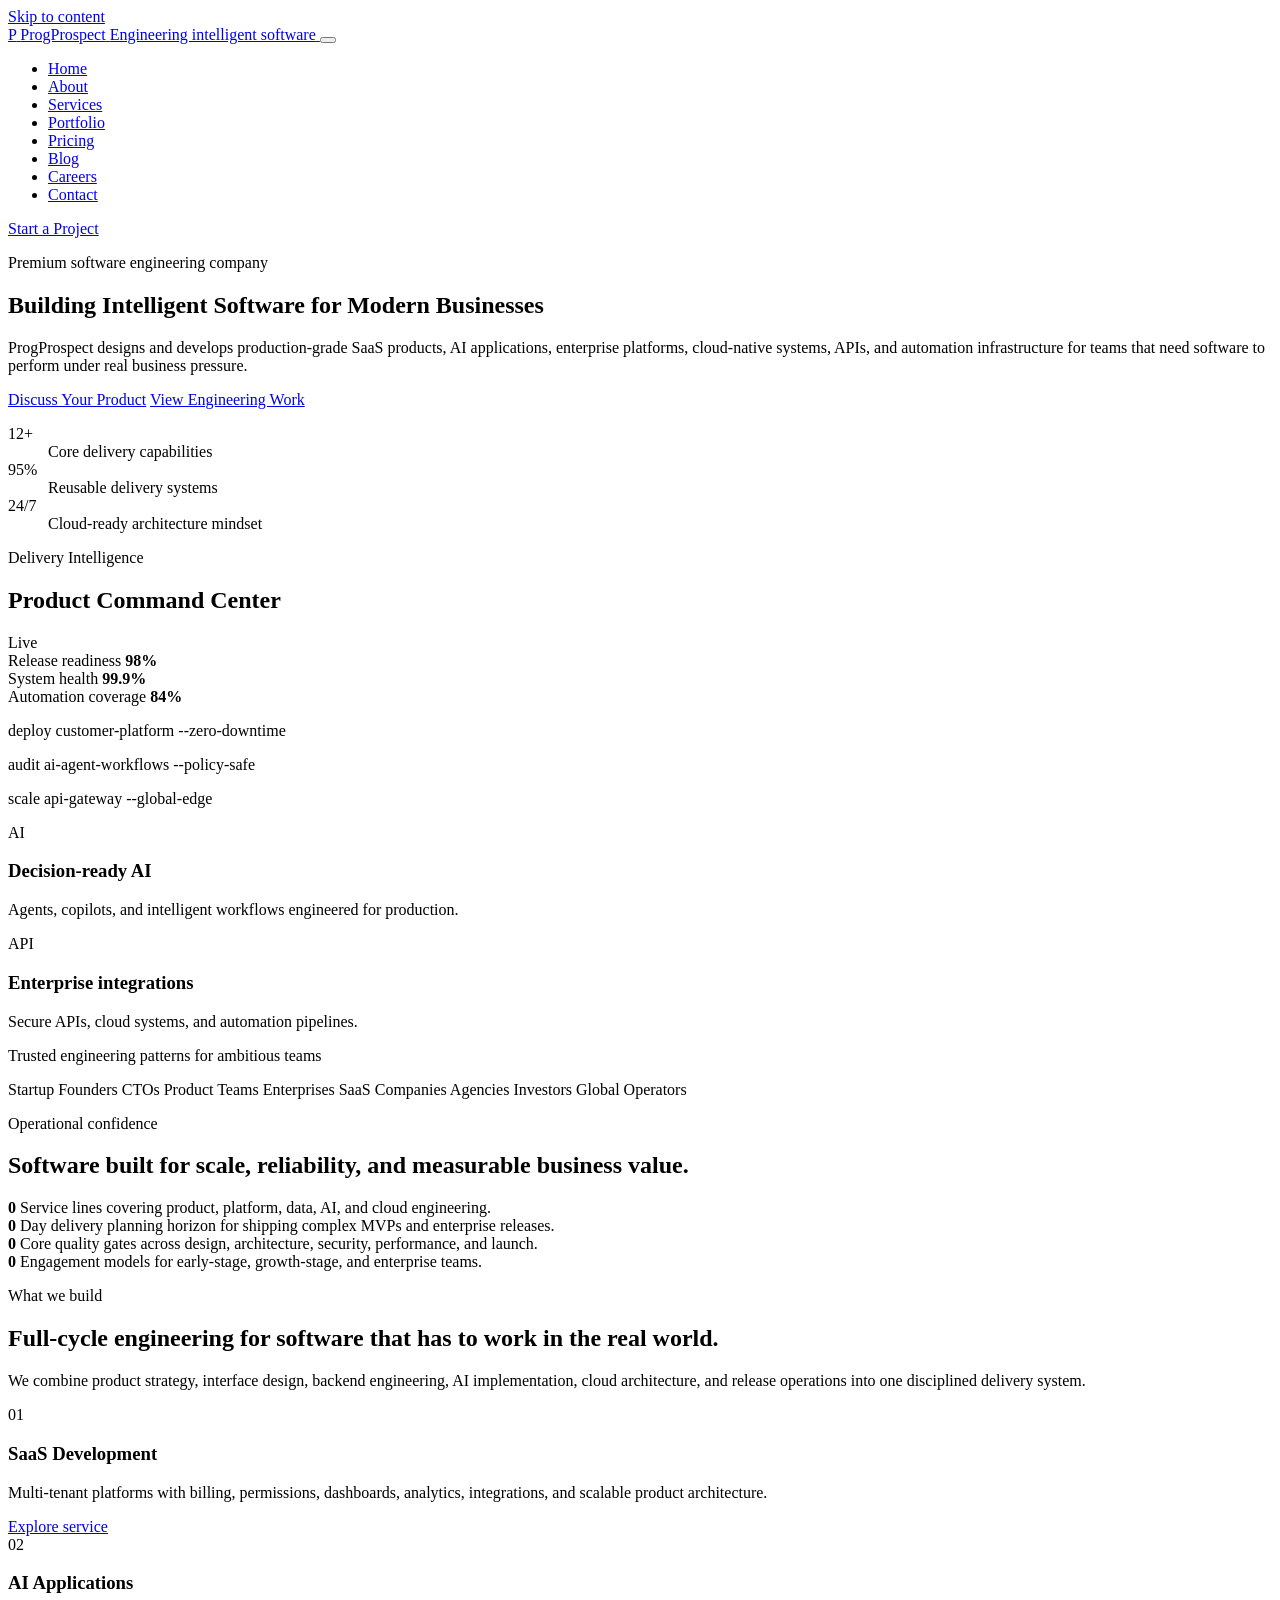
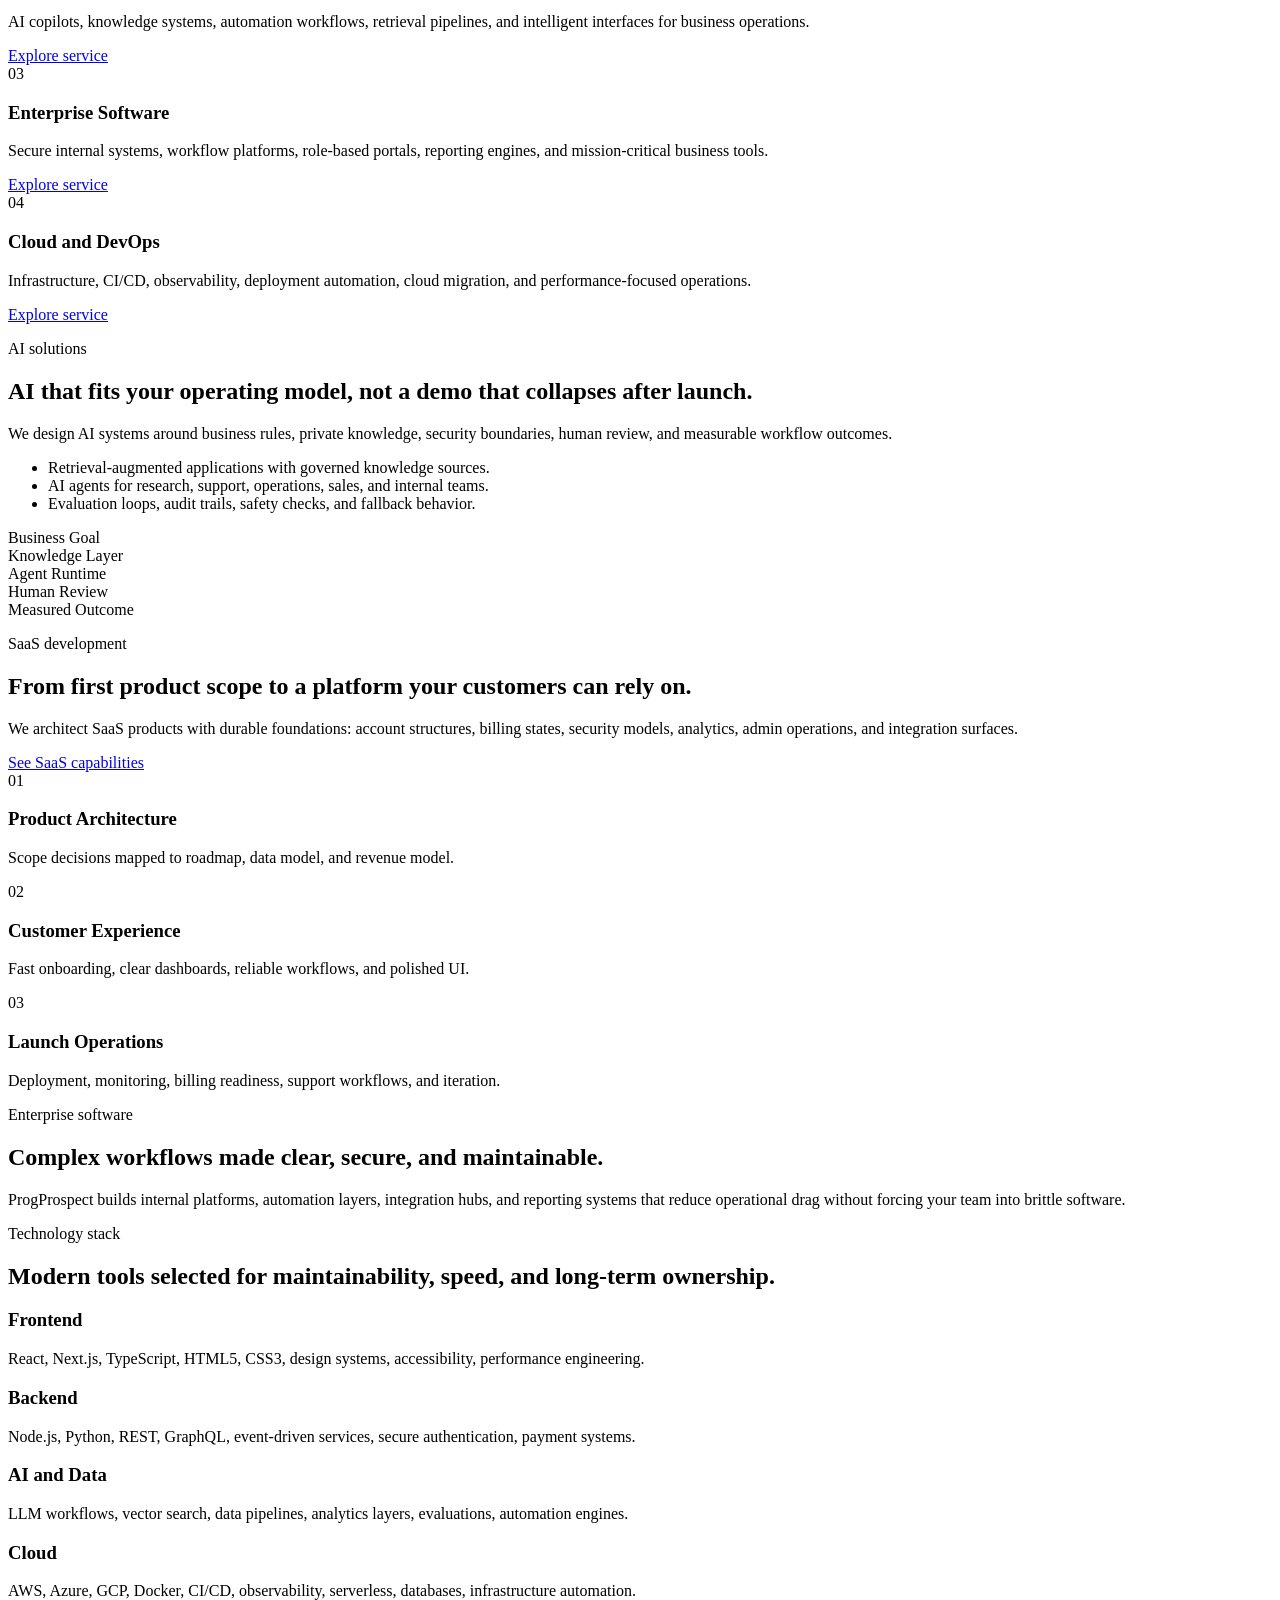
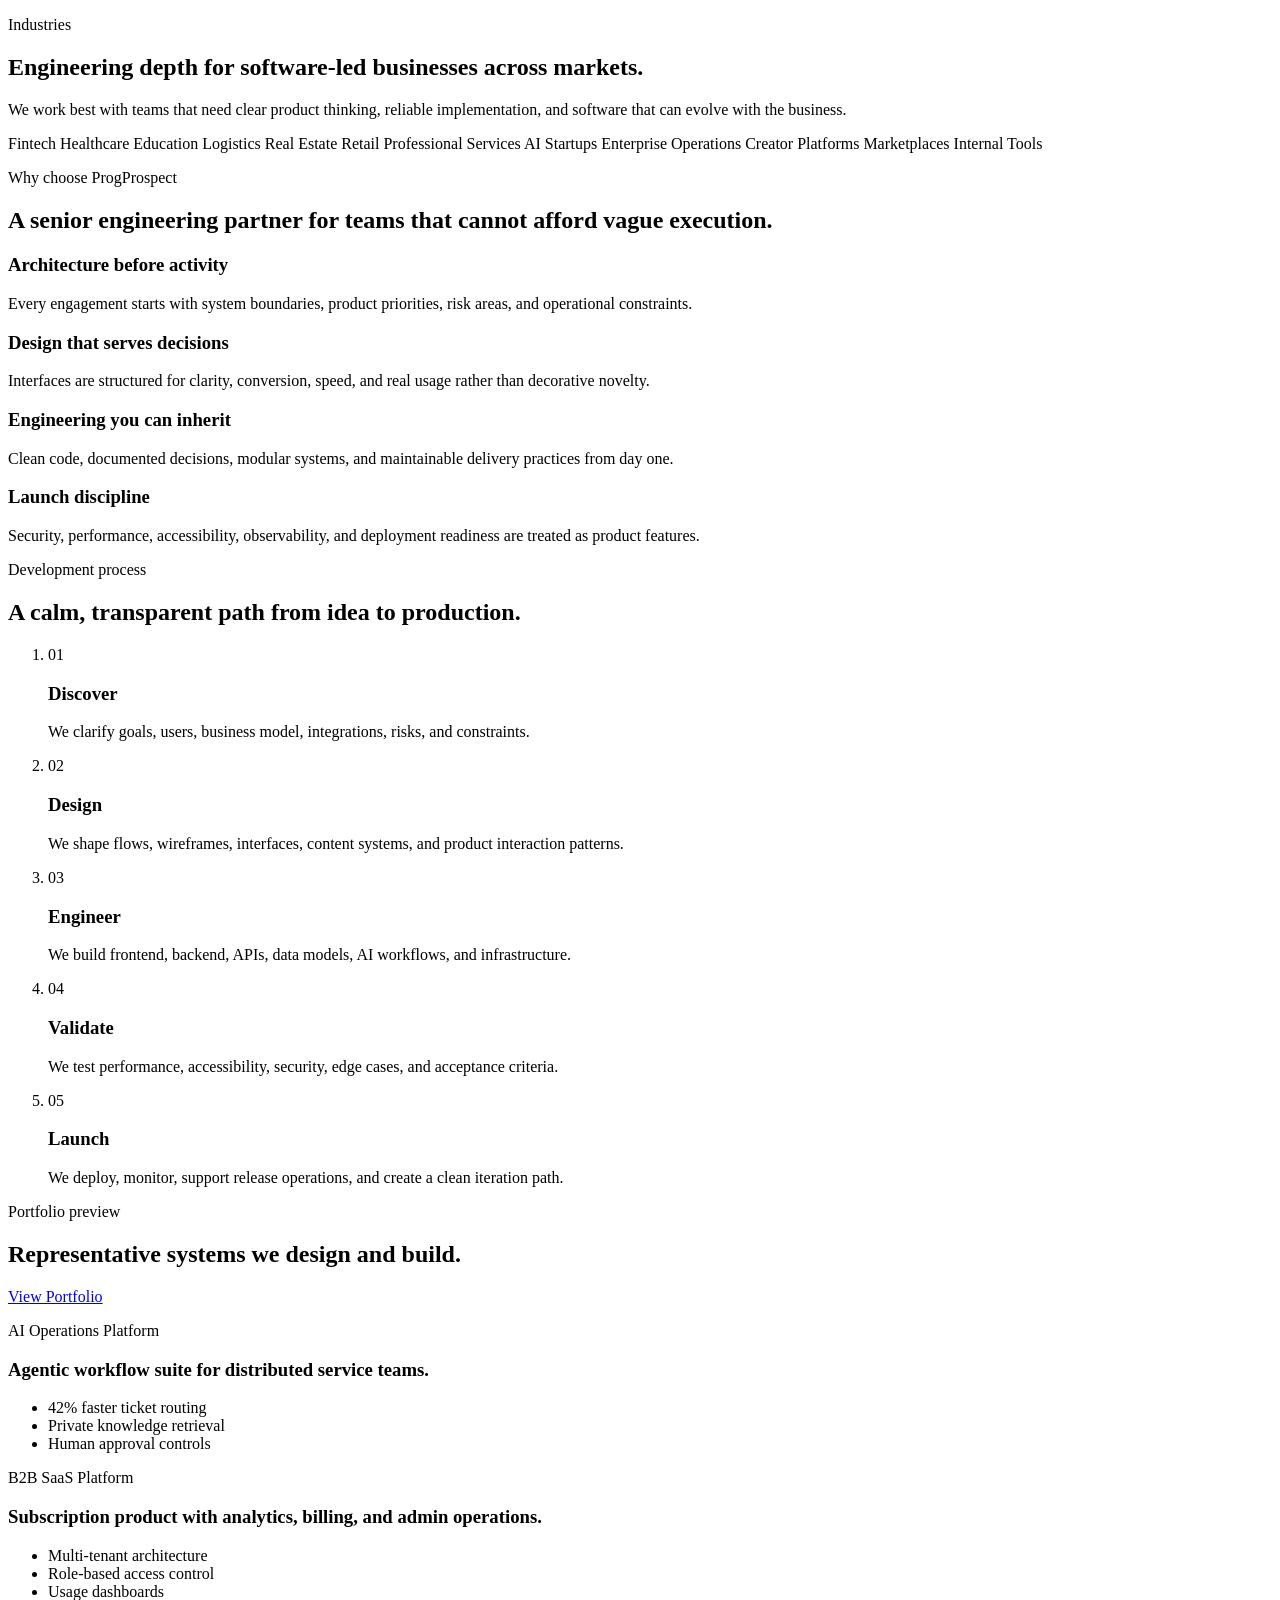
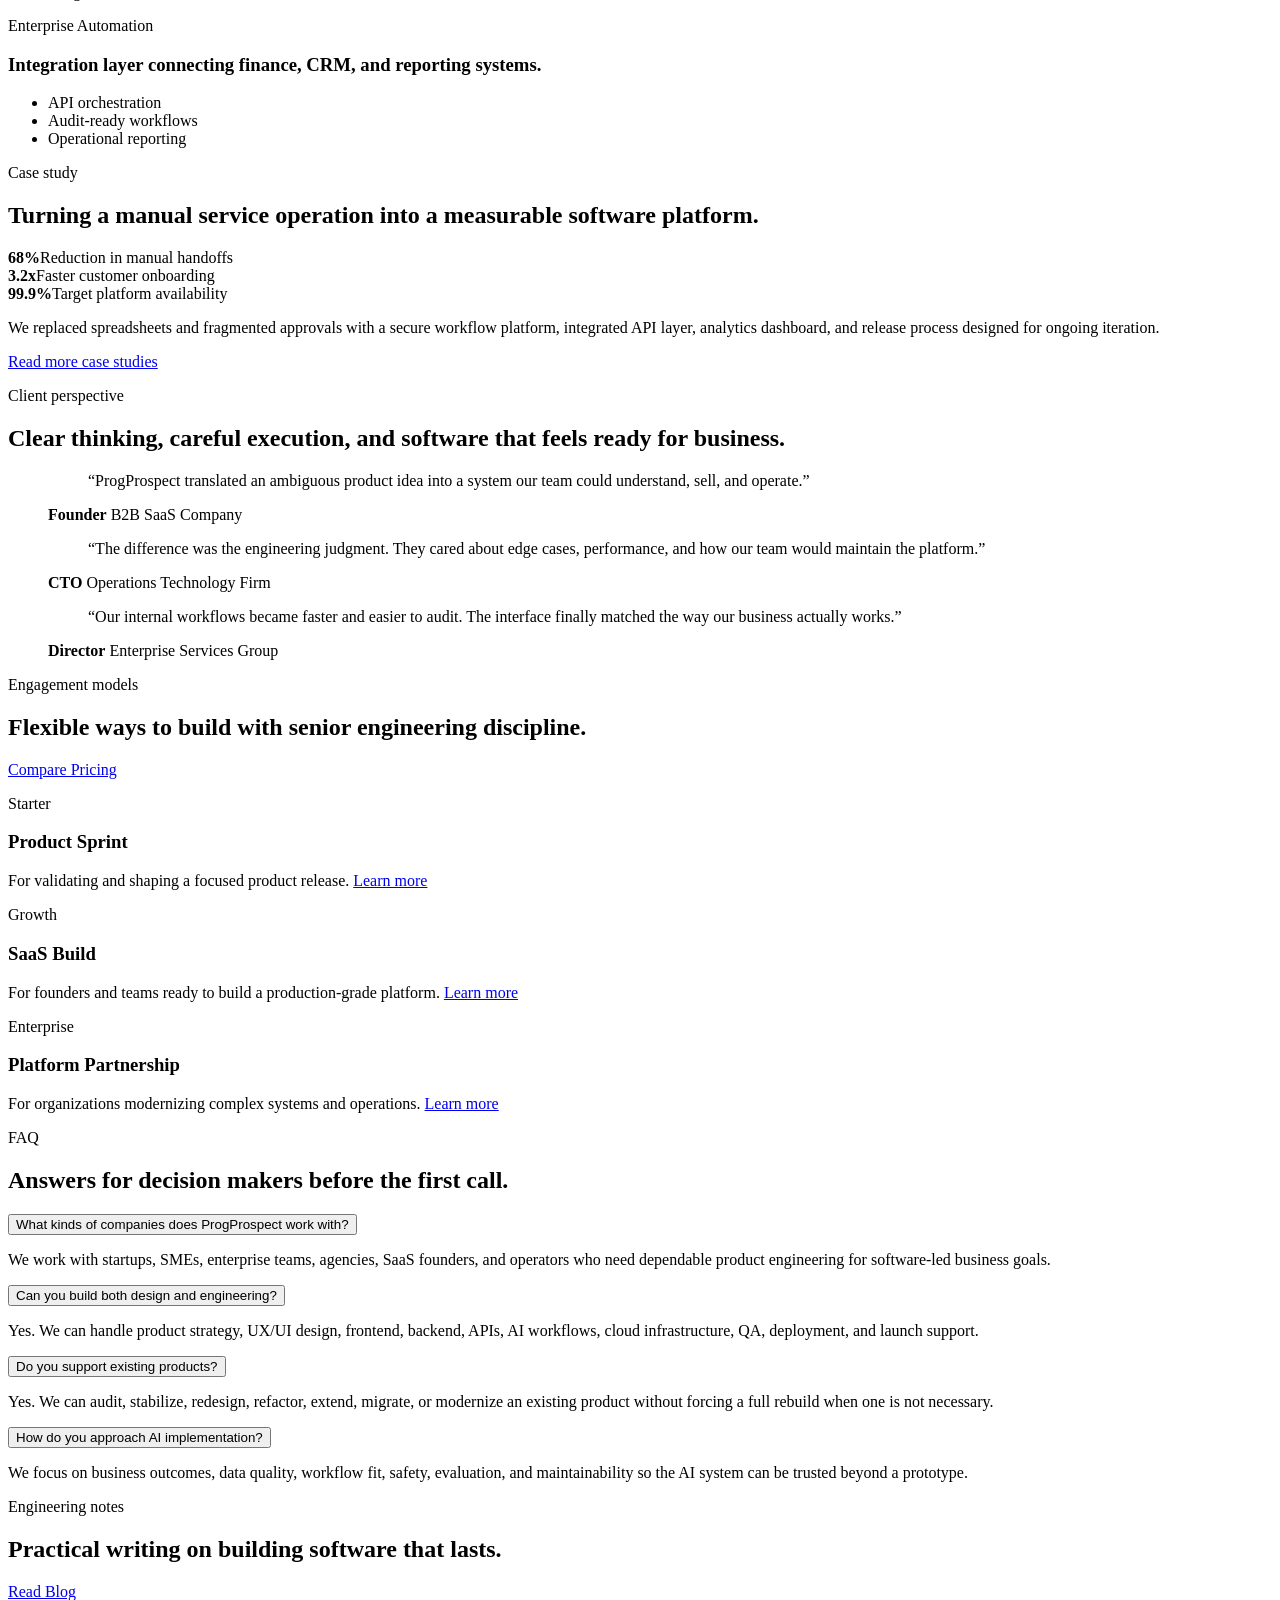
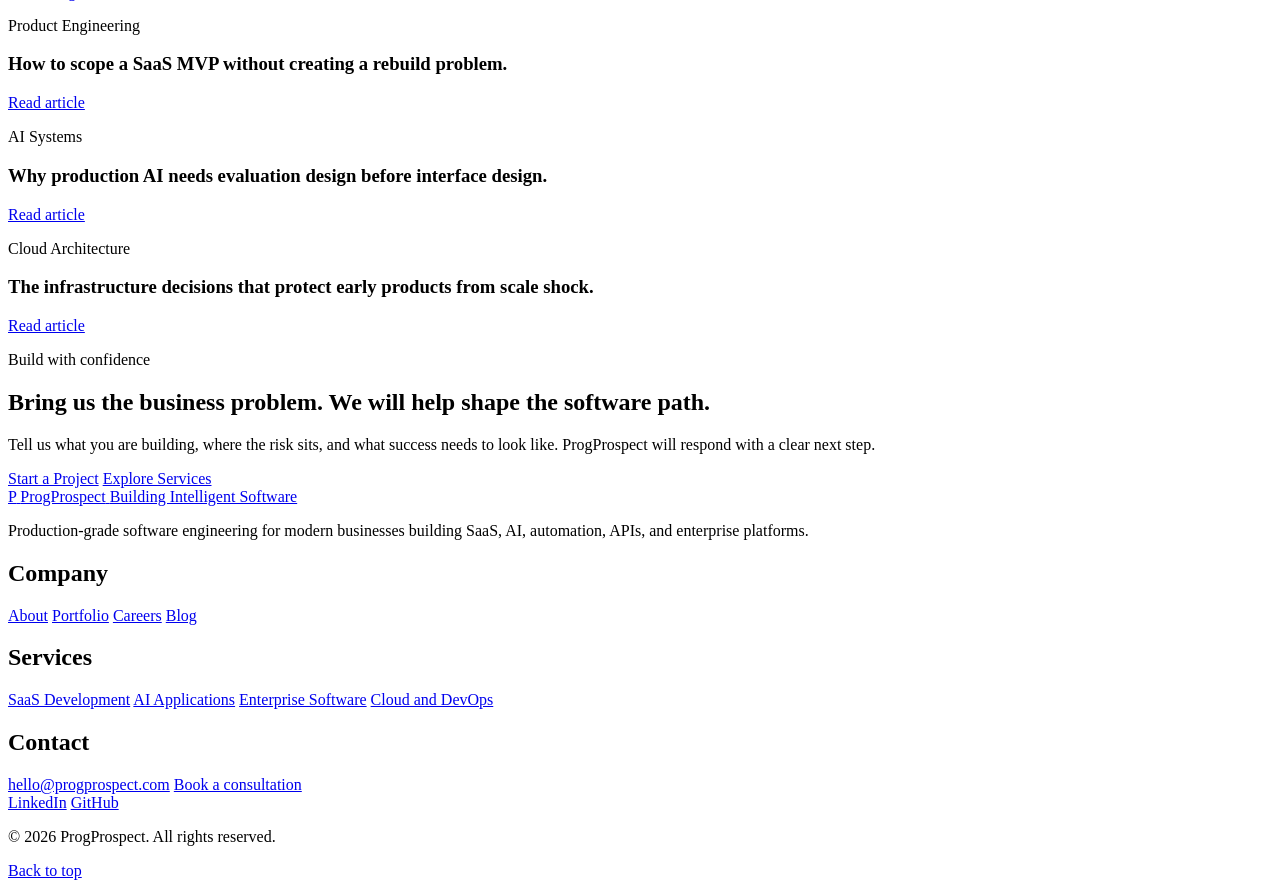
==== index.html @ 233ad32c "saas pages uploaded" ====
<!DOCTYPE html>
<html lang="en">
<head>
  <meta charset="UTF-8">
  <meta name="viewport" content="width=device-width, initial-scale=1.0">
  <meta name="description" content="ProgProspect builds production-grade SaaS products, AI applications, enterprise platforms, APIs, automation systems, and cloud-native software for modern businesses worldwide.">
  <meta name="keywords" content="ProgProspect, SaaS development, AI applications, enterprise software, cloud engineering, automation platforms, API development, custom software company">
  <meta name="author" content="ProgProspect">
  <meta name="robots" content="index, follow">
  <meta name="theme-color" content="#050816">

  <meta property="og:type" content="website">
  <meta property="og:title" content="ProgProspect | Building Intelligent Software for Modern Businesses">
  <meta property="og:description" content="Premium software engineering for SaaS, AI applications, enterprise platforms, automation, APIs, and cloud-native systems.">
  <meta property="og:url" content="https://progprospect.com/">
  <meta property="og:image" content="https://progprospect.com/assets/images/progprospect-og.jpg">
  <meta property="og:site_name" content="ProgProspect">

  <meta name="twitter:card" content="summary_large_image">
  <meta name="twitter:title" content="ProgProspect | Intelligent Software Engineering">
  <meta name="twitter:description" content="We help startups, SMEs, and enterprises transform ambitious ideas into scalable production software.">
  <meta name="twitter:image" content="https://progprospect.com/assets/images/progprospect-og.jpg">

  <title>ProgProspect | Building Intelligent Software for Modern Businesses</title>

  <link rel="canonical" href="https://progprospect.com/">
  <link rel="icon" href="assets/icons/favicon.svg" type="image/svg+xml">
  <link rel="preconnect" href="https://fonts.googleapis.com">
  <link rel="preconnect" href="https://fonts.gstatic.com" crossorigin>
  <link href="https://fonts.googleapis.com/css2?family=Inter:wght@400;500;600;700;800;900&display=swap" rel="stylesheet">
  <link rel="stylesheet" href="css/style.css">
  <link rel="stylesheet" href="css/components.css">
  <link rel="stylesheet" href="css/animations.css">
  <link rel="stylesheet" href="css/responsive.css">

  <script type="application/ld+json">
    {
      "@context": "https://schema.org",
      "@type": "Organization",
      "name": "ProgProspect",
      "url": "https://progprospect.com/",
      "logo": "https://progprospect.com/assets/icons/favicon.svg",
      "description": "ProgProspect designs and develops production-grade SaaS products, AI-powered applications, enterprise software, cloud-native systems, automation platforms, APIs, and digital products for businesses worldwide.",
      "sameAs": [
        "https://www.linkedin.com/company/progprospect",
        "https://github.com/progprospect"
      ],
      "contactPoint": {
        "@type": "ContactPoint",
        "contactType": "Sales",
        "email": "hello@progprospect.com",
        "availableLanguage": ["English"]
      }
    }
  </script>
  <script type="application/ld+json">
    {
      "@context": "https://schema.org",
      "@type": "LocalBusiness",
      "name": "ProgProspect",
      "url": "https://progprospect.com/",
      "image": "https://progprospect.com/assets/images/progprospect-og.jpg",
      "description": "Premium software engineering company for SaaS, AI, automation, APIs, cloud, and enterprise platforms.",
      "address": {
        "@type": "PostalAddress",
        "addressCountry": "IN"
      },
      "email": "hello@progprospect.com"
    }
  </script>
</head>
<body>
  <a class="skip-link" href="#main">Skip to content</a>

  <div class="site-loader" aria-hidden="true">
    <div class="loader-mark">
      <span></span>
      <span></span>
      <span></span>
    </div>
  </div>

  <header class="site-header" data-header>
    <nav class="navbar container" aria-label="Primary navigation">
      <a class="brand" href="index.html" aria-label="ProgProspect home">
        <span class="brand-mark" aria-hidden="true">P</span>
        <span class="brand-copy">
          <span class="brand-name">ProgProspect</span>
          <span class="brand-line">Engineering intelligent software</span>
        </span>
      </a>

      <button class="nav-toggle" type="button" aria-expanded="false" aria-controls="primary-menu" aria-label="Open menu" data-nav-toggle>
        <span></span>
        <span></span>
      </button>

      <div class="nav-panel" id="primary-menu" data-nav-panel>
        <ul class="nav-links">
          <li><a class="active" href="index.html" aria-current="page">Home</a></li>
          <li><a href="about.html">About</a></li>
          <li><a href="services.html">Services</a></li>
          <li><a href="portfolio.html">Portfolio</a></li>
          <li><a href="pricing.html">Pricing</a></li>
          <li><a href="blog.html">Blog</a></li>
          <li><a href="careers.html">Careers</a></li>
          <li><a href="contact.html">Contact</a></li>
        </ul>
        <a class="btn btn-primary nav-cta" href="contact.html">Start a Project</a>
      </div>
    </nav>
  </header>

  <main id="main">
    <section class="hero section-shell" aria-labelledby="hero-title">
      <div class="hero-aurora" aria-hidden="true"></div>
      <div class="hero-grid container">
        <div class="hero-copy reveal">
          <p class="eyebrow">Premium software engineering company</p>
          <h1 id="hero-title">Building Intelligent Software for Modern Businesses</h1>
          <p class="hero-lede">
            ProgProspect designs and develops production-grade SaaS products, AI applications,
            enterprise platforms, cloud-native systems, APIs, and automation infrastructure for teams that need software to perform under real business pressure.
          </p>
          <div class="hero-actions" aria-label="Hero actions">
            <a class="btn btn-primary" href="contact.html">Discuss Your Product</a>
            <a class="btn btn-secondary" href="portfolio.html">View Engineering Work</a>
          </div>
          <dl class="hero-proof" aria-label="ProgProspect capabilities">
            <div>
              <dt>12+</dt>
              <dd>Core delivery capabilities</dd>
            </div>
            <div>
              <dt>95%</dt>
              <dd>Reusable delivery systems</dd>
            </div>
            <div>
              <dt>24/7</dt>
              <dd>Cloud-ready architecture mindset</dd>
            </div>
          </dl>
        </div>

        <div class="hero-visual reveal" data-parallax-scene aria-label="Software delivery command interface preview">
          <div class="dashboard-orbit dashboard-orbit-one" aria-hidden="true"></div>
          <div class="dashboard-orbit dashboard-orbit-two" aria-hidden="true"></div>
          <article class="hero-dashboard glass-panel" data-parallax-depth="0.08">
            <header class="dashboard-header">
              <div>
                <p>Delivery Intelligence</p>
                <h2>Product Command Center</h2>
              </div>
              <span class="status-pill">Live</span>
            </header>
            <div class="dashboard-metrics">
              <div>
                <span>Release readiness</span>
                <strong>98%</strong>
              </div>
              <div>
                <span>System health</span>
                <strong>99.9%</strong>
              </div>
              <div>
                <span>Automation coverage</span>
                <strong>84%</strong>
              </div>
            </div>
            <div class="delivery-map" aria-hidden="true">
              <span></span>
              <span></span>
              <span></span>
              <span></span>
            </div>
            <div class="dashboard-terminal">
              <p><span>deploy</span> customer-platform --zero-downtime</p>
              <p><span>audit</span> ai-agent-workflows --policy-safe</p>
              <p><span>scale</span> api-gateway --global-edge</p>
            </div>
          </article>
          <article class="floating-card floating-card-top glass-panel" data-parallax-depth="0.14">
            <span class="card-icon">AI</span>
            <div>
              <h3>Decision-ready AI</h3>
              <p>Agents, copilots, and intelligent workflows engineered for production.</p>
            </div>
          </article>
          <article class="floating-card floating-card-bottom glass-panel" data-parallax-depth="-0.1">
            <span class="card-icon">API</span>
            <div>
              <h3>Enterprise integrations</h3>
              <p>Secure APIs, cloud systems, and automation pipelines.</p>
            </div>
          </article>
        </div>
      </div>
    </section>

    <section class="trusted section-compact" aria-labelledby="trusted-title">
      <div class="container">
        <p class="section-kicker" id="trusted-title">Trusted engineering patterns for ambitious teams</p>
        <div class="logo-marquee" aria-label="Client categories">
          <div class="logo-track">
            <span>Startup Founders</span>
            <span>CTOs</span>
            <span>Product Teams</span>
            <span>Enterprises</span>
            <span>SaaS Companies</span>
            <span>Agencies</span>
            <span>Investors</span>
            <span>Global Operators</span>
          </div>
        </div>
      </div>
    </section>

    <section class="stats section-shell" aria-labelledby="stats-title">
      <div class="container">
        <div class="section-heading reveal">
          <p class="eyebrow">Operational confidence</p>
          <h2 id="stats-title">Software built for scale, reliability, and measurable business value.</h2>
        </div>
        <div class="stats-grid">
          <article class="stat-card reveal">
            <strong data-counter="14">0</strong>
            <span>Service lines covering product, platform, data, AI, and cloud engineering.</span>
          </article>
          <article class="stat-card reveal">
            <strong data-counter="120">0</strong>
            <span>Day delivery planning horizon for shipping complex MVPs and enterprise releases.</span>
          </article>
          <article class="stat-card reveal">
            <strong data-counter="8">0</strong>
            <span>Core quality gates across design, architecture, security, performance, and launch.</span>
          </article>
          <article class="stat-card reveal">
            <strong data-counter="3">0</strong>
            <span>Engagement models for early-stage, growth-stage, and enterprise teams.</span>
          </article>
        </div>
      </div>
    </section>

    <section class="services section-shell" aria-labelledby="services-title">
      <div class="container">
        <div class="section-heading split reveal">
          <div>
            <p class="eyebrow">What we build</p>
            <h2 id="services-title">Full-cycle engineering for software that has to work in the real world.</h2>
          </div>
          <p>
            We combine product strategy, interface design, backend engineering, AI implementation, cloud architecture, and release operations into one disciplined delivery system.
          </p>
        </div>
        <div class="service-grid">
          <article class="service-card reveal">
            <span class="service-number">01</span>
            <h3>SaaS Development</h3>
            <p>Multi-tenant platforms with billing, permissions, dashboards, analytics, integrations, and scalable product architecture.</p>
            <a href="services.html#saas-development">Explore service</a>
          </article>
          <article class="service-card reveal">
            <span class="service-number">02</span>
            <h3>AI Applications</h3>
            <p>AI copilots, knowledge systems, automation workflows, retrieval pipelines, and intelligent interfaces for business operations.</p>
            <a href="services.html#ai-applications">Explore service</a>
          </article>
          <article class="service-card reveal">
            <span class="service-number">03</span>
            <h3>Enterprise Software</h3>
            <p>Secure internal systems, workflow platforms, role-based portals, reporting engines, and mission-critical business tools.</p>
            <a href="services.html#enterprise-platforms">Explore service</a>
          </article>
          <article class="service-card reveal">
            <span class="service-number">04</span>
            <h3>Cloud and DevOps</h3>
            <p>Infrastructure, CI/CD, observability, deployment automation, cloud migration, and performance-focused operations.</p>
            <a href="services.html#cloud-devops">Explore service</a>
          </article>
        </div>
      </div>
    </section>

    <section class="feature-band section-shell" aria-labelledby="ai-title">
      <div class="container feature-layout">
        <div class="feature-copy reveal">
          <p class="eyebrow">AI solutions</p>
          <h2 id="ai-title">AI that fits your operating model, not a demo that collapses after launch.</h2>
          <p>
            We design AI systems around business rules, private knowledge, security boundaries, human review, and measurable workflow outcomes.
          </p>
          <ul class="check-list">
            <li>Retrieval-augmented applications with governed knowledge sources.</li>
            <li>AI agents for research, support, operations, sales, and internal teams.</li>
            <li>Evaluation loops, audit trails, safety checks, and fallback behavior.</li>
          </ul>
        </div>
        <div class="system-panel glass-panel reveal" aria-label="AI workflow architecture">
          <div class="system-node primary">Business Goal</div>
          <div class="system-line"></div>
          <div class="system-node">Knowledge Layer</div>
          <div class="system-node">Agent Runtime</div>
          <div class="system-node">Human Review</div>
          <div class="system-node success">Measured Outcome</div>
        </div>
      </div>
    </section>

    <section class="feature-band section-shell" aria-labelledby="saas-title">
      <div class="container feature-layout reverse">
        <div class="feature-copy reveal">
          <p class="eyebrow">SaaS development</p>
          <h2 id="saas-title">From first product scope to a platform your customers can rely on.</h2>
          <p>
            We architect SaaS products with durable foundations: account structures, billing states, security models, analytics, admin operations, and integration surfaces.
          </p>
          <a class="text-link" href="services.html#saas-development">See SaaS capabilities</a>
        </div>
        <div class="product-stack reveal">
          <article>
            <span>01</span>
            <h3>Product Architecture</h3>
            <p>Scope decisions mapped to roadmap, data model, and revenue model.</p>
          </article>
          <article>
            <span>02</span>
            <h3>Customer Experience</h3>
            <p>Fast onboarding, clear dashboards, reliable workflows, and polished UI.</p>
          </article>
          <article>
            <span>03</span>
            <h3>Launch Operations</h3>
            <p>Deployment, monitoring, billing readiness, support workflows, and iteration.</p>
          </article>
        </div>
      </div>
    </section>

    <section class="enterprise section-shell" aria-labelledby="enterprise-title">
      <div class="container">
        <div class="enterprise-card reveal">
          <div>
            <p class="eyebrow">Enterprise software</p>
            <h2 id="enterprise-title">Complex workflows made clear, secure, and maintainable.</h2>
          </div>
          <p>
            ProgProspect builds internal platforms, automation layers, integration hubs, and reporting systems that reduce operational drag without forcing your team into brittle software.
          </p>
        </div>
      </div>
    </section>

    <section class="tech section-shell" aria-labelledby="tech-title">
      <div class="container">
        <div class="section-heading reveal">
          <p class="eyebrow">Technology stack</p>
          <h2 id="tech-title">Modern tools selected for maintainability, speed, and long-term ownership.</h2>
        </div>
        <div class="tech-grid reveal">
          <div>
            <h3>Frontend</h3>
            <p>React, Next.js, TypeScript, HTML5, CSS3, design systems, accessibility, performance engineering.</p>
          </div>
          <div>
            <h3>Backend</h3>
            <p>Node.js, Python, REST, GraphQL, event-driven services, secure authentication, payment systems.</p>
          </div>
          <div>
            <h3>AI and Data</h3>
            <p>LLM workflows, vector search, data pipelines, analytics layers, evaluations, automation engines.</p>
          </div>
          <div>
            <h3>Cloud</h3>
            <p>AWS, Azure, GCP, Docker, CI/CD, observability, serverless, databases, infrastructure automation.</p>
          </div>
        </div>
      </div>
    </section>

    <section class="industries section-shell" aria-labelledby="industries-title">
      <div class="container">
        <div class="section-heading split reveal">
          <div>
            <p class="eyebrow">Industries</p>
            <h2 id="industries-title">Engineering depth for software-led businesses across markets.</h2>
          </div>
          <p>We work best with teams that need clear product thinking, reliable implementation, and software that can evolve with the business.</p>
        </div>
        <div class="industry-grid">
          <span>Fintech</span>
          <span>Healthcare</span>
          <span>Education</span>
          <span>Logistics</span>
          <span>Real Estate</span>
          <span>Retail</span>
          <span>Professional Services</span>
          <span>AI Startups</span>
          <span>Enterprise Operations</span>
          <span>Creator Platforms</span>
          <span>Marketplaces</span>
          <span>Internal Tools</span>
        </div>
      </div>
    </section>

    <section class="why section-shell" aria-labelledby="why-title">
      <div class="container">
        <div class="section-heading reveal">
          <p class="eyebrow">Why choose ProgProspect</p>
          <h2 id="why-title">A senior engineering partner for teams that cannot afford vague execution.</h2>
        </div>
        <div class="why-grid">
          <article class="why-card reveal">
            <h3>Architecture before activity</h3>
            <p>Every engagement starts with system boundaries, product priorities, risk areas, and operational constraints.</p>
          </article>
          <article class="why-card reveal">
            <h3>Design that serves decisions</h3>
            <p>Interfaces are structured for clarity, conversion, speed, and real usage rather than decorative novelty.</p>
          </article>
          <article class="why-card reveal">
            <h3>Engineering you can inherit</h3>
            <p>Clean code, documented decisions, modular systems, and maintainable delivery practices from day one.</p>
          </article>
          <article class="why-card reveal">
            <h3>Launch discipline</h3>
            <p>Security, performance, accessibility, observability, and deployment readiness are treated as product features.</p>
          </article>
        </div>
      </div>
    </section>

    <section class="process section-shell" aria-labelledby="process-title">
      <div class="container">
        <div class="section-heading reveal">
          <p class="eyebrow">Development process</p>
          <h2 id="process-title">A calm, transparent path from idea to production.</h2>
        </div>
        <ol class="timeline">
          <li class="timeline-item reveal">
            <span>01</span>
            <h3>Discover</h3>
            <p>We clarify goals, users, business model, integrations, risks, and constraints.</p>
          </li>
          <li class="timeline-item reveal">
            <span>02</span>
            <h3>Design</h3>
            <p>We shape flows, wireframes, interfaces, content systems, and product interaction patterns.</p>
          </li>
          <li class="timeline-item reveal">
            <span>03</span>
            <h3>Engineer</h3>
            <p>We build frontend, backend, APIs, data models, AI workflows, and infrastructure.</p>
          </li>
          <li class="timeline-item reveal">
            <span>04</span>
            <h3>Validate</h3>
            <p>We test performance, accessibility, security, edge cases, and acceptance criteria.</p>
          </li>
          <li class="timeline-item reveal">
            <span>05</span>
            <h3>Launch</h3>
            <p>We deploy, monitor, support release operations, and create a clean iteration path.</p>
          </li>
        </ol>
      </div>
    </section>

    <section class="portfolio-preview section-shell" aria-labelledby="portfolio-title">
      <div class="container">
        <div class="section-heading split reveal">
          <div>
            <p class="eyebrow">Portfolio preview</p>
            <h2 id="portfolio-title">Representative systems we design and build.</h2>
          </div>
          <a class="btn btn-secondary" href="portfolio.html">View Portfolio</a>
        </div>
        <div class="project-grid">
          <article class="project-card reveal">
            <div class="project-visual project-visual-one" aria-hidden="true"></div>
            <div>
              <p>AI Operations Platform</p>
              <h3>Agentic workflow suite for distributed service teams.</h3>
              <ul>
                <li>42% faster ticket routing</li>
                <li>Private knowledge retrieval</li>
                <li>Human approval controls</li>
              </ul>
            </div>
          </article>
          <article class="project-card reveal">
            <div class="project-visual project-visual-two" aria-hidden="true"></div>
            <div>
              <p>B2B SaaS Platform</p>
              <h3>Subscription product with analytics, billing, and admin operations.</h3>
              <ul>
                <li>Multi-tenant architecture</li>
                <li>Role-based access control</li>
                <li>Usage dashboards</li>
              </ul>
            </div>
          </article>
          <article class="project-card reveal">
            <div class="project-visual project-visual-three" aria-hidden="true"></div>
            <div>
              <p>Enterprise Automation</p>
              <h3>Integration layer connecting finance, CRM, and reporting systems.</h3>
              <ul>
                <li>API orchestration</li>
                <li>Audit-ready workflows</li>
                <li>Operational reporting</li>
              </ul>
            </div>
          </article>
        </div>
      </div>
    </section>

    <section class="case-studies section-shell" aria-labelledby="case-title">
      <div class="container">
        <div class="case-card reveal">
          <div>
            <p class="eyebrow">Case study</p>
            <h2 id="case-title">Turning a manual service operation into a measurable software platform.</h2>
          </div>
          <div class="case-metrics">
            <div><strong>68%</strong><span>Reduction in manual handoffs</span></div>
            <div><strong>3.2x</strong><span>Faster customer onboarding</span></div>
            <div><strong>99.9%</strong><span>Target platform availability</span></div>
          </div>
          <p>
            We replaced spreadsheets and fragmented approvals with a secure workflow platform, integrated API layer, analytics dashboard, and release process designed for ongoing iteration.
          </p>
          <a class="text-link" href="portfolio.html">Read more case studies</a>
        </div>
      </div>
    </section>

    <section class="testimonials section-shell" aria-labelledby="testimonials-title">
      <div class="container">
        <div class="section-heading reveal">
          <p class="eyebrow">Client perspective</p>
          <h2 id="testimonials-title">Clear thinking, careful execution, and software that feels ready for business.</h2>
        </div>
        <div class="testimonial-grid">
          <figure class="testimonial-card reveal">
            <blockquote>
              “ProgProspect translated an ambiguous product idea into a system our team could understand, sell, and operate.”
            </blockquote>
            <figcaption>
              <strong>Founder</strong>
              <span>B2B SaaS Company</span>
            </figcaption>
          </figure>
          <figure class="testimonial-card reveal">
            <blockquote>
              “The difference was the engineering judgment. They cared about edge cases, performance, and how our team would maintain the platform.”
            </blockquote>
            <figcaption>
              <strong>CTO</strong>
              <span>Operations Technology Firm</span>
            </figcaption>
          </figure>
          <figure class="testimonial-card reveal">
            <blockquote>
              “Our internal workflows became faster and easier to audit. The interface finally matched the way our business actually works.”
            </blockquote>
            <figcaption>
              <strong>Director</strong>
              <span>Enterprise Services Group</span>
            </figcaption>
          </figure>
        </div>
      </div>
    </section>

    <section class="pricing-preview section-shell" aria-labelledby="pricing-title">
      <div class="container">
        <div class="section-heading split reveal">
          <div>
            <p class="eyebrow">Engagement models</p>
            <h2 id="pricing-title">Flexible ways to build with senior engineering discipline.</h2>
          </div>
          <a class="btn btn-secondary" href="pricing.html">Compare Pricing</a>
        </div>
        <div class="pricing-grid">
          <article class="pricing-card reveal">
            <p>Starter</p>
            <h3>Product Sprint</h3>
            <span>For validating and shaping a focused product release.</span>
            <a href="pricing.html#starter">Learn more</a>
          </article>
          <article class="pricing-card featured reveal">
            <p>Growth</p>
            <h3>SaaS Build</h3>
            <span>For founders and teams ready to build a production-grade platform.</span>
            <a href="pricing.html#growth">Learn more</a>
          </article>
          <article class="pricing-card reveal">
            <p>Enterprise</p>
            <h3>Platform Partnership</h3>
            <span>For organizations modernizing complex systems and operations.</span>
            <a href="pricing.html#enterprise">Learn more</a>
          </article>
        </div>
      </div>
    </section>

    <section class="faq section-shell" aria-labelledby="faq-title">
      <div class="container faq-layout">
        <div class="section-heading reveal">
          <p class="eyebrow">FAQ</p>
          <h2 id="faq-title">Answers for decision makers before the first call.</h2>
        </div>
        <div class="accordion" data-accordion>
          <article class="accordion-item reveal">
            <button type="button" aria-expanded="false">
              What kinds of companies does ProgProspect work with?
              <span aria-hidden="true"></span>
            </button>
            <div class="accordion-panel">
              <p>We work with startups, SMEs, enterprise teams, agencies, SaaS founders, and operators who need dependable product engineering for software-led business goals.</p>
            </div>
          </article>
          <article class="accordion-item reveal">
            <button type="button" aria-expanded="false">
              Can you build both design and engineering?
              <span aria-hidden="true"></span>
            </button>
            <div class="accordion-panel">
              <p>Yes. We can handle product strategy, UX/UI design, frontend, backend, APIs, AI workflows, cloud infrastructure, QA, deployment, and launch support.</p>
            </div>
          </article>
          <article class="accordion-item reveal">
            <button type="button" aria-expanded="false">
              Do you support existing products?
              <span aria-hidden="true"></span>
            </button>
            <div class="accordion-panel">
              <p>Yes. We can audit, stabilize, redesign, refactor, extend, migrate, or modernize an existing product without forcing a full rebuild when one is not necessary.</p>
            </div>
          </article>
          <article class="accordion-item reveal">
            <button type="button" aria-expanded="false">
              How do you approach AI implementation?
              <span aria-hidden="true"></span>
            </button>
            <div class="accordion-panel">
              <p>We focus on business outcomes, data quality, workflow fit, safety, evaluation, and maintainability so the AI system can be trusted beyond a prototype.</p>
            </div>
          </article>
        </div>
      </div>
    </section>

    <section class="blog-preview section-shell" aria-labelledby="blog-title">
      <div class="container">
        <div class="section-heading split reveal">
          <div>
            <p class="eyebrow">Engineering notes</p>
            <h2 id="blog-title">Practical writing on building software that lasts.</h2>
          </div>
          <a class="btn btn-secondary" href="blog.html">Read Blog</a>
        </div>
        <div class="blog-grid">
          <article class="blog-card reveal">
            <p>Product Engineering</p>
            <h3>How to scope a SaaS MVP without creating a rebuild problem.</h3>
            <a href="blog.html">Read article</a>
          </article>
          <article class="blog-card reveal">
            <p>AI Systems</p>
            <h3>Why production AI needs evaluation design before interface design.</h3>
            <a href="blog.html">Read article</a>
          </article>
          <article class="blog-card reveal">
            <p>Cloud Architecture</p>
            <h3>The infrastructure decisions that protect early products from scale shock.</h3>
            <a href="blog.html">Read article</a>
          </article>
        </div>
      </div>
    </section>

    <section class="cta section-shell" aria-labelledby="cta-title">
      <div class="container">
        <div class="cta-panel reveal">
          <p class="eyebrow">Build with confidence</p>
          <h2 id="cta-title">Bring us the business problem. We will help shape the software path.</h2>
          <p>
            Tell us what you are building, where the risk sits, and what success needs to look like. ProgProspect will respond with a clear next step.
          </p>
          <div class="cta-actions">
            <a class="btn btn-primary" href="contact.html">Start a Project</a>
            <a class="btn btn-secondary" href="services.html">Explore Services</a>
          </div>
        </div>
      </div>
    </section>
  </main>

  <footer class="site-footer">
    <div class="container footer-grid">
      <div class="footer-brand">
        <a class="brand" href="index.html" aria-label="ProgProspect home">
          <span class="brand-mark" aria-hidden="true">P</span>
          <span class="brand-copy">
            <span class="brand-name">ProgProspect</span>
            <span class="brand-line">Building Intelligent Software</span>
          </span>
        </a>
        <p>Production-grade software engineering for modern businesses building SaaS, AI, automation, APIs, and enterprise platforms.</p>
      </div>
      <nav aria-label="Footer company links">
        <h2>Company</h2>
        <a href="about.html">About</a>
        <a href="portfolio.html">Portfolio</a>
        <a href="careers.html">Careers</a>
        <a href="blog.html">Blog</a>
      </nav>
      <nav aria-label="Footer services links">
        <h2>Services</h2>
        <a href="services.html#saas-development">SaaS Development</a>
        <a href="services.html#ai-applications">AI Applications</a>
        <a href="services.html#enterprise-platforms">Enterprise Software</a>
        <a href="services.html#cloud-devops">Cloud and DevOps</a>
      </nav>
      <div class="footer-contact">
        <h2>Contact</h2>
        <a href="mailto:hello@progprospect.com">hello@progprospect.com</a>
        <a href="contact.html">Book a consultation</a>
        <div class="social-links" aria-label="Social links">
          <a href="https://www.linkedin.com/company/progprospect" rel="noopener" target="_blank">LinkedIn</a>
          <a href="https://github.com/progprospect" rel="noopener" target="_blank">GitHub</a>
        </div>
      </div>
    </div>
    <div class="container footer-bottom">
      <p>&copy; 2026 ProgProspect. All rights reserved.</p>
      <a href="#main" class="back-to-top" data-back-to-top>Back to top</a>
    </div>
  </footer>

  <script src="js/main.js" defer></script>
  <script src="js/animations.js" defer></script>
  <script src="js/cursor.js" defer></script>
  <script src="js/faq.js" defer></script>
</body>
</html>
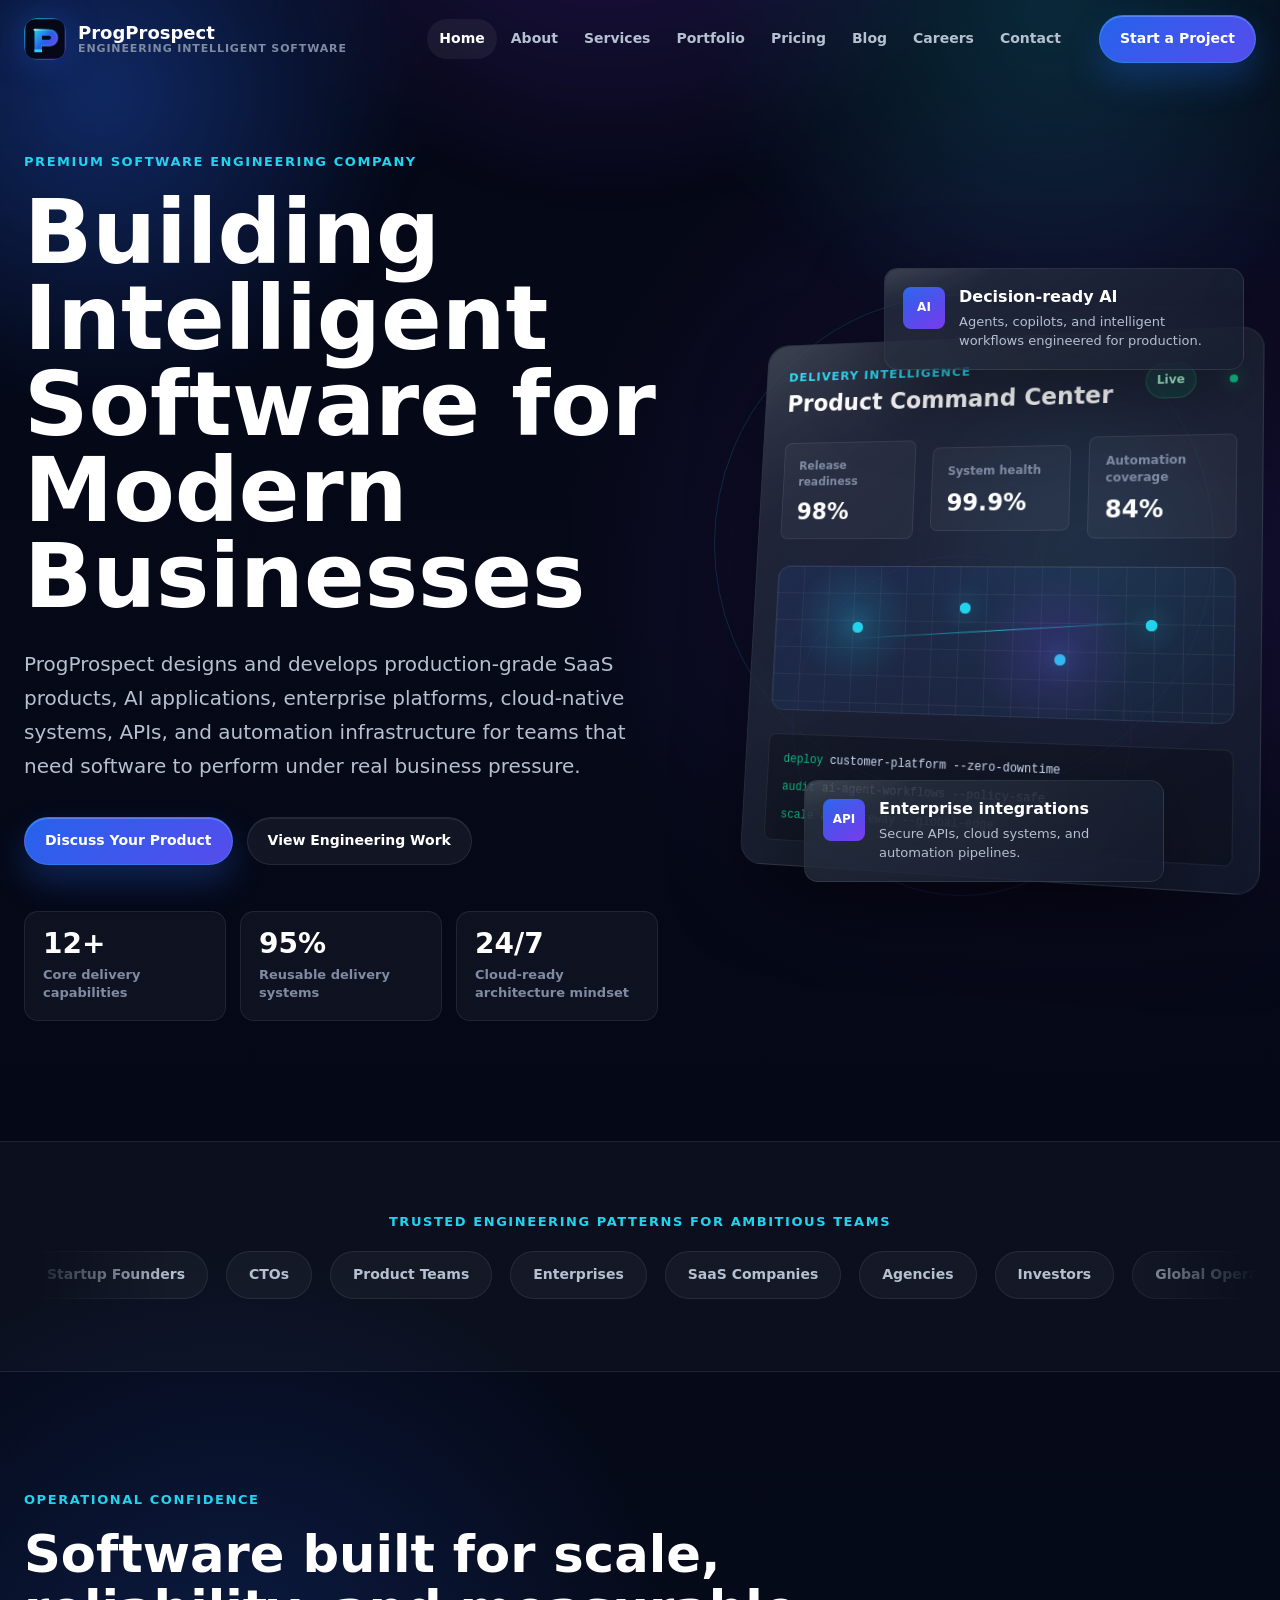
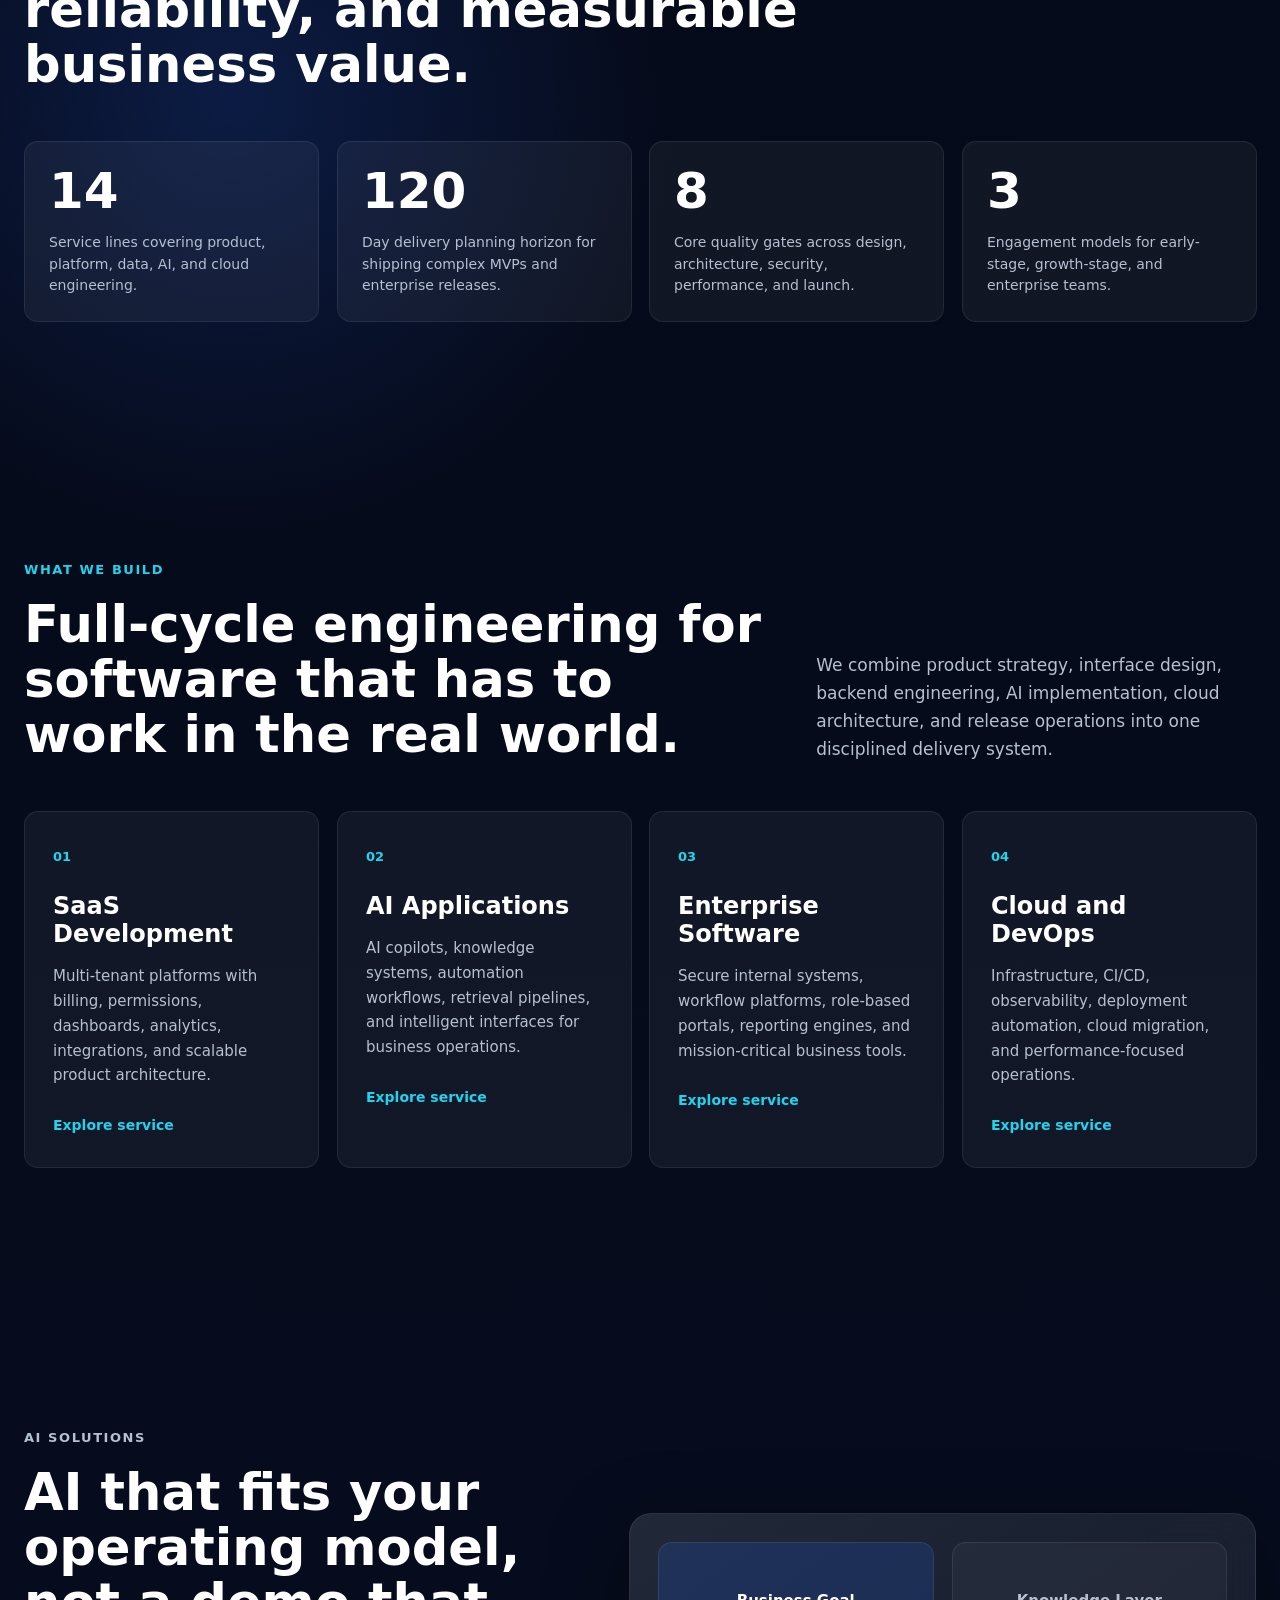
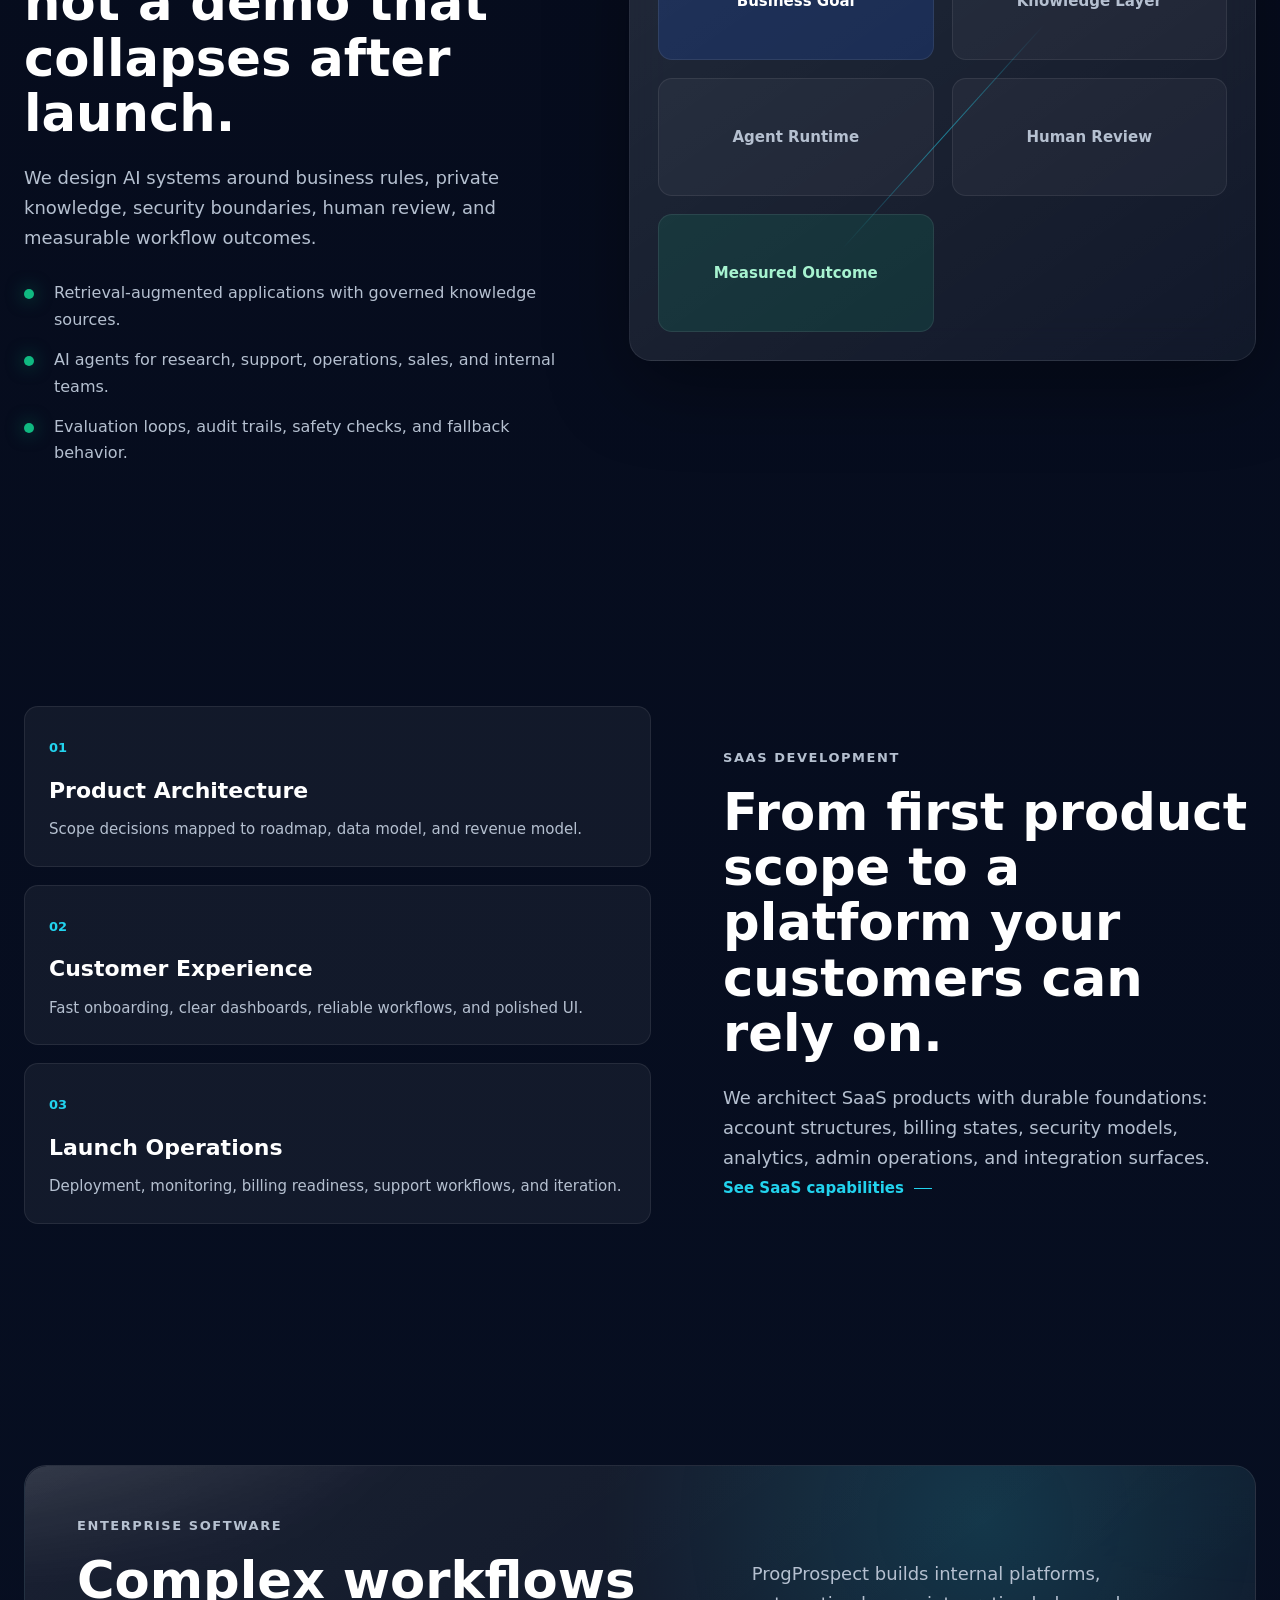
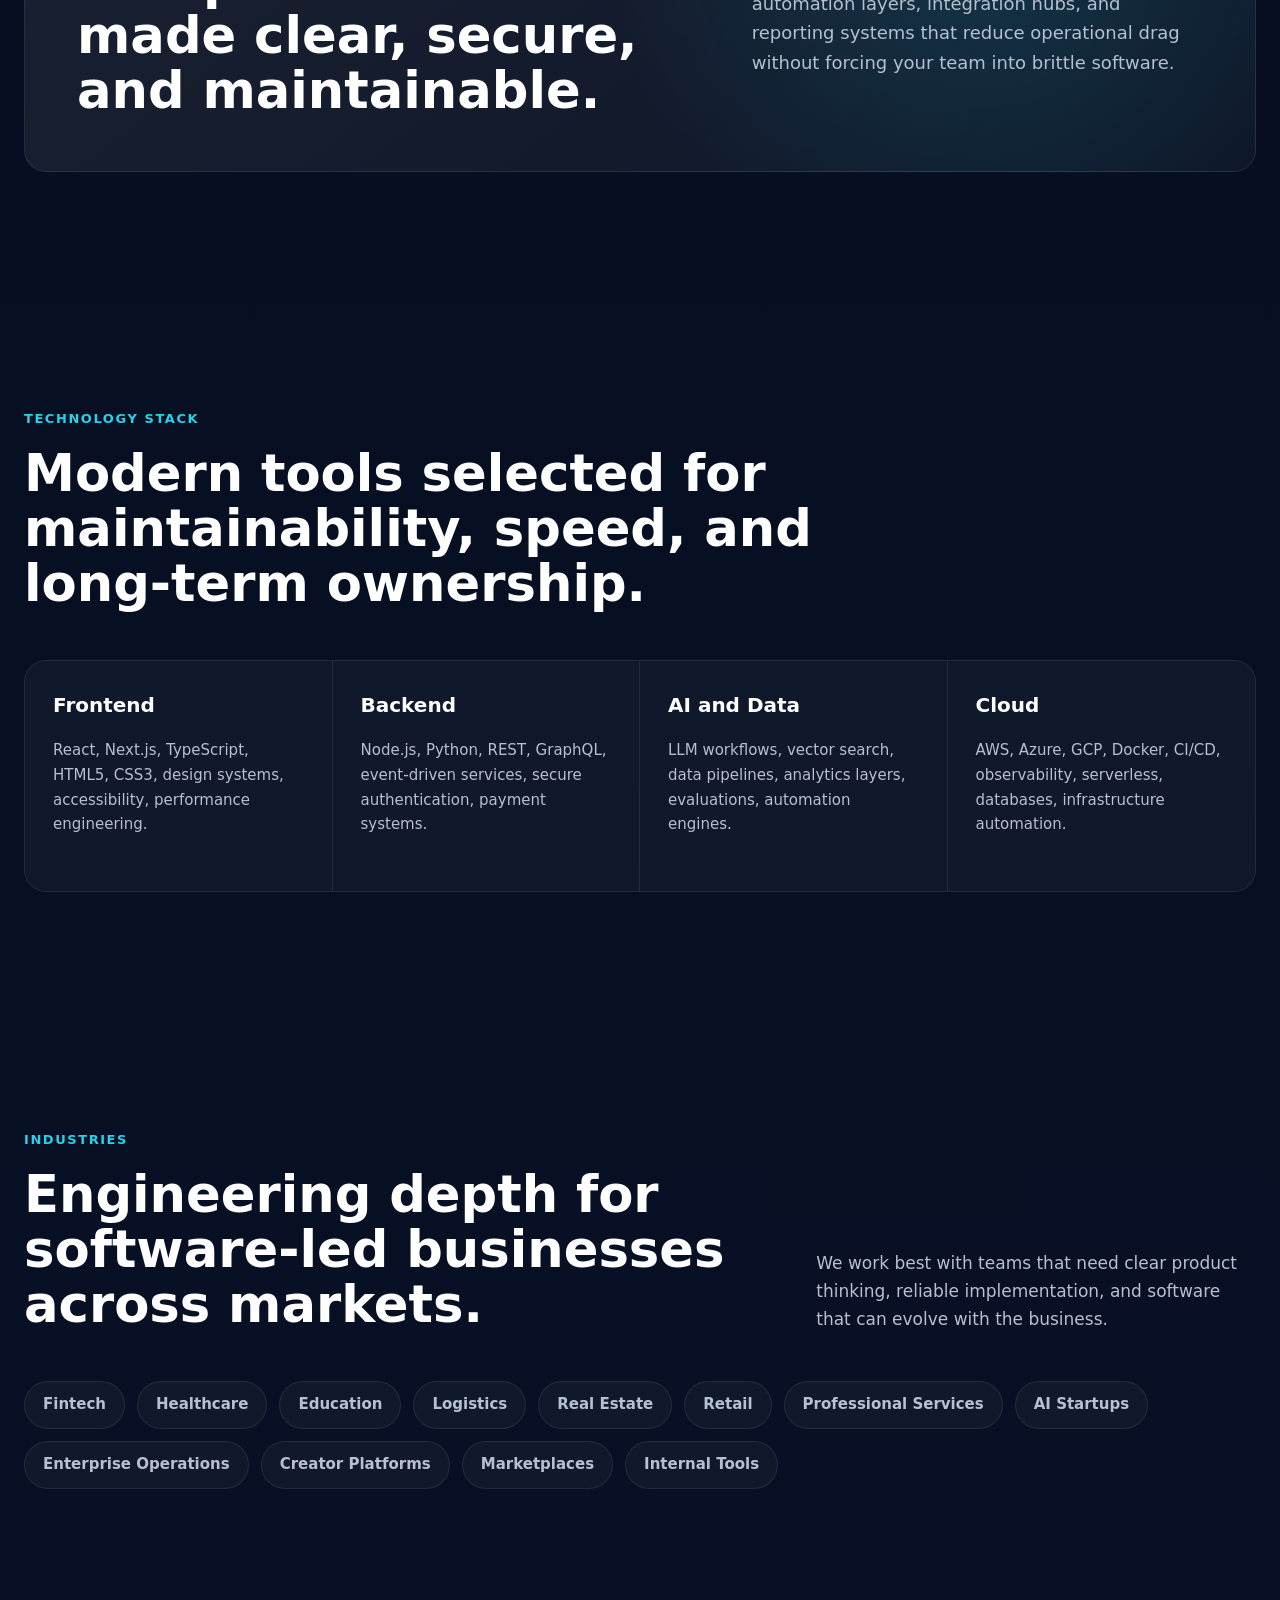
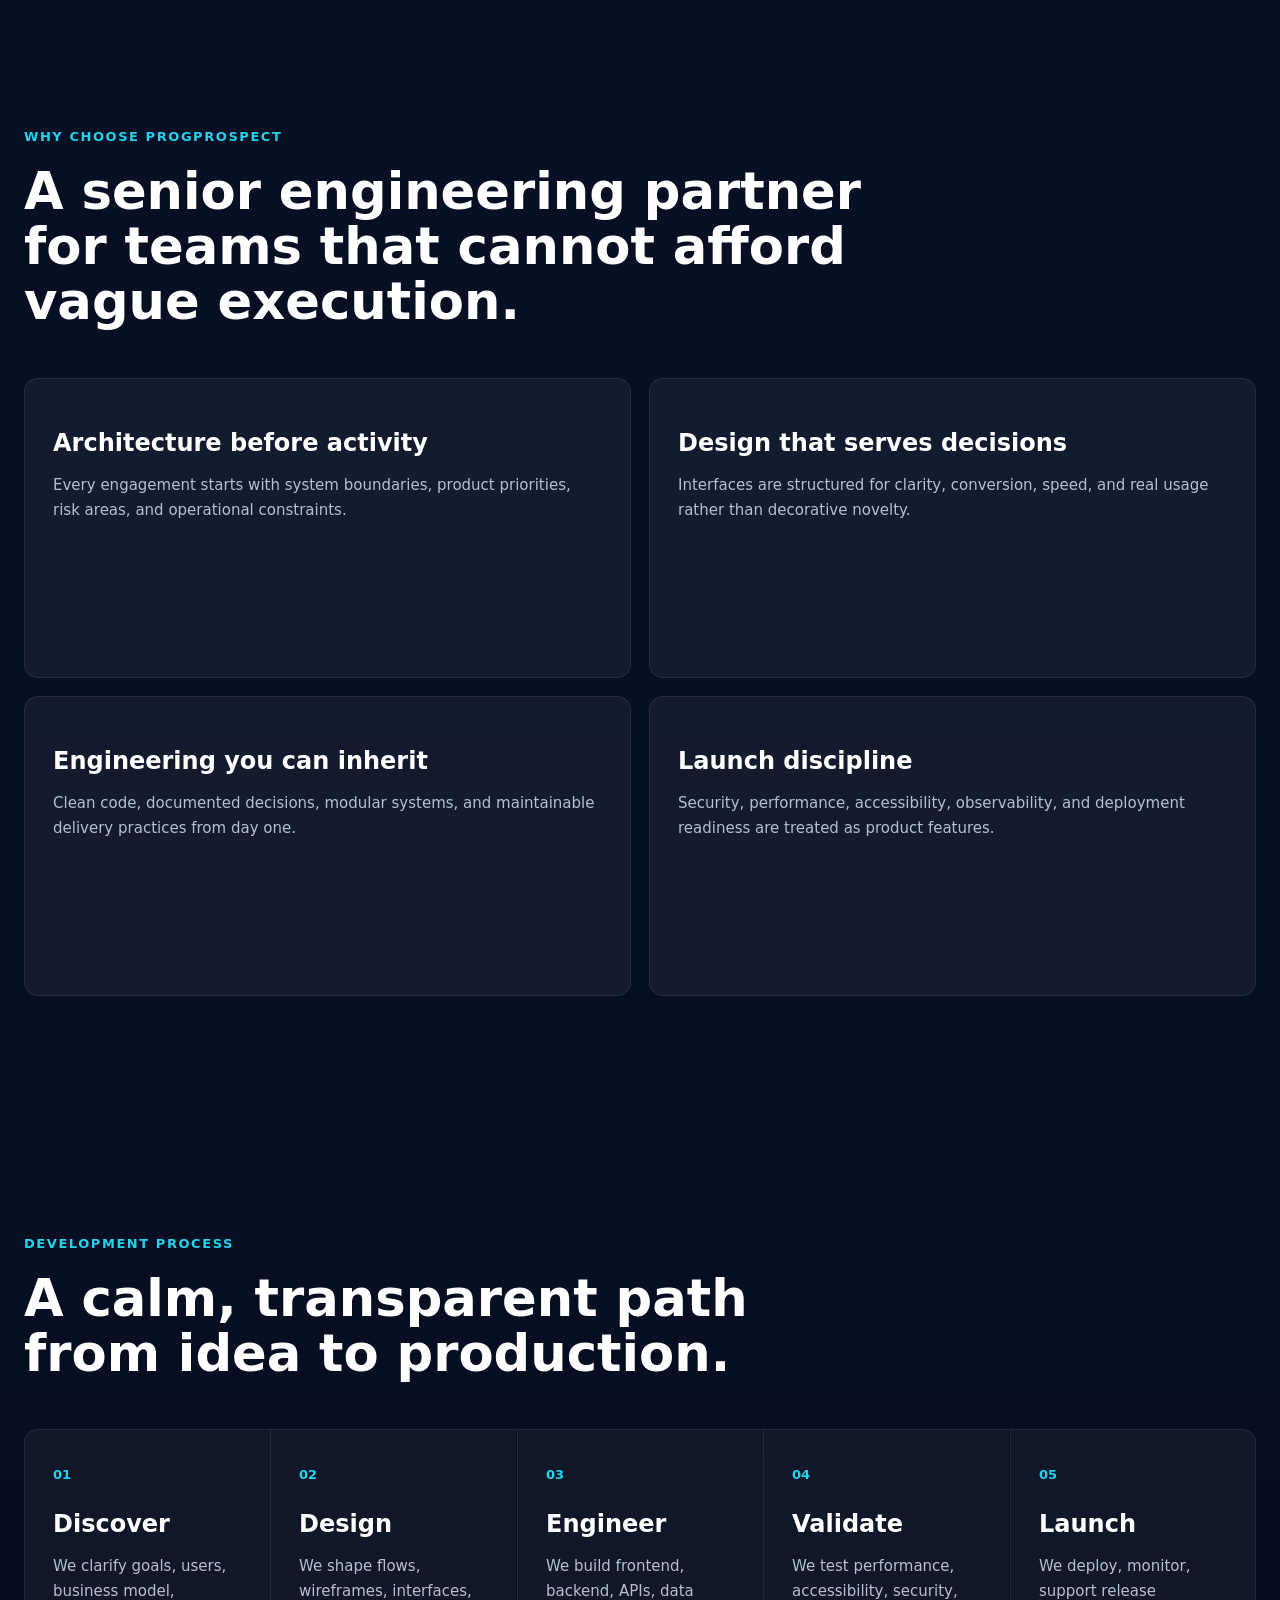
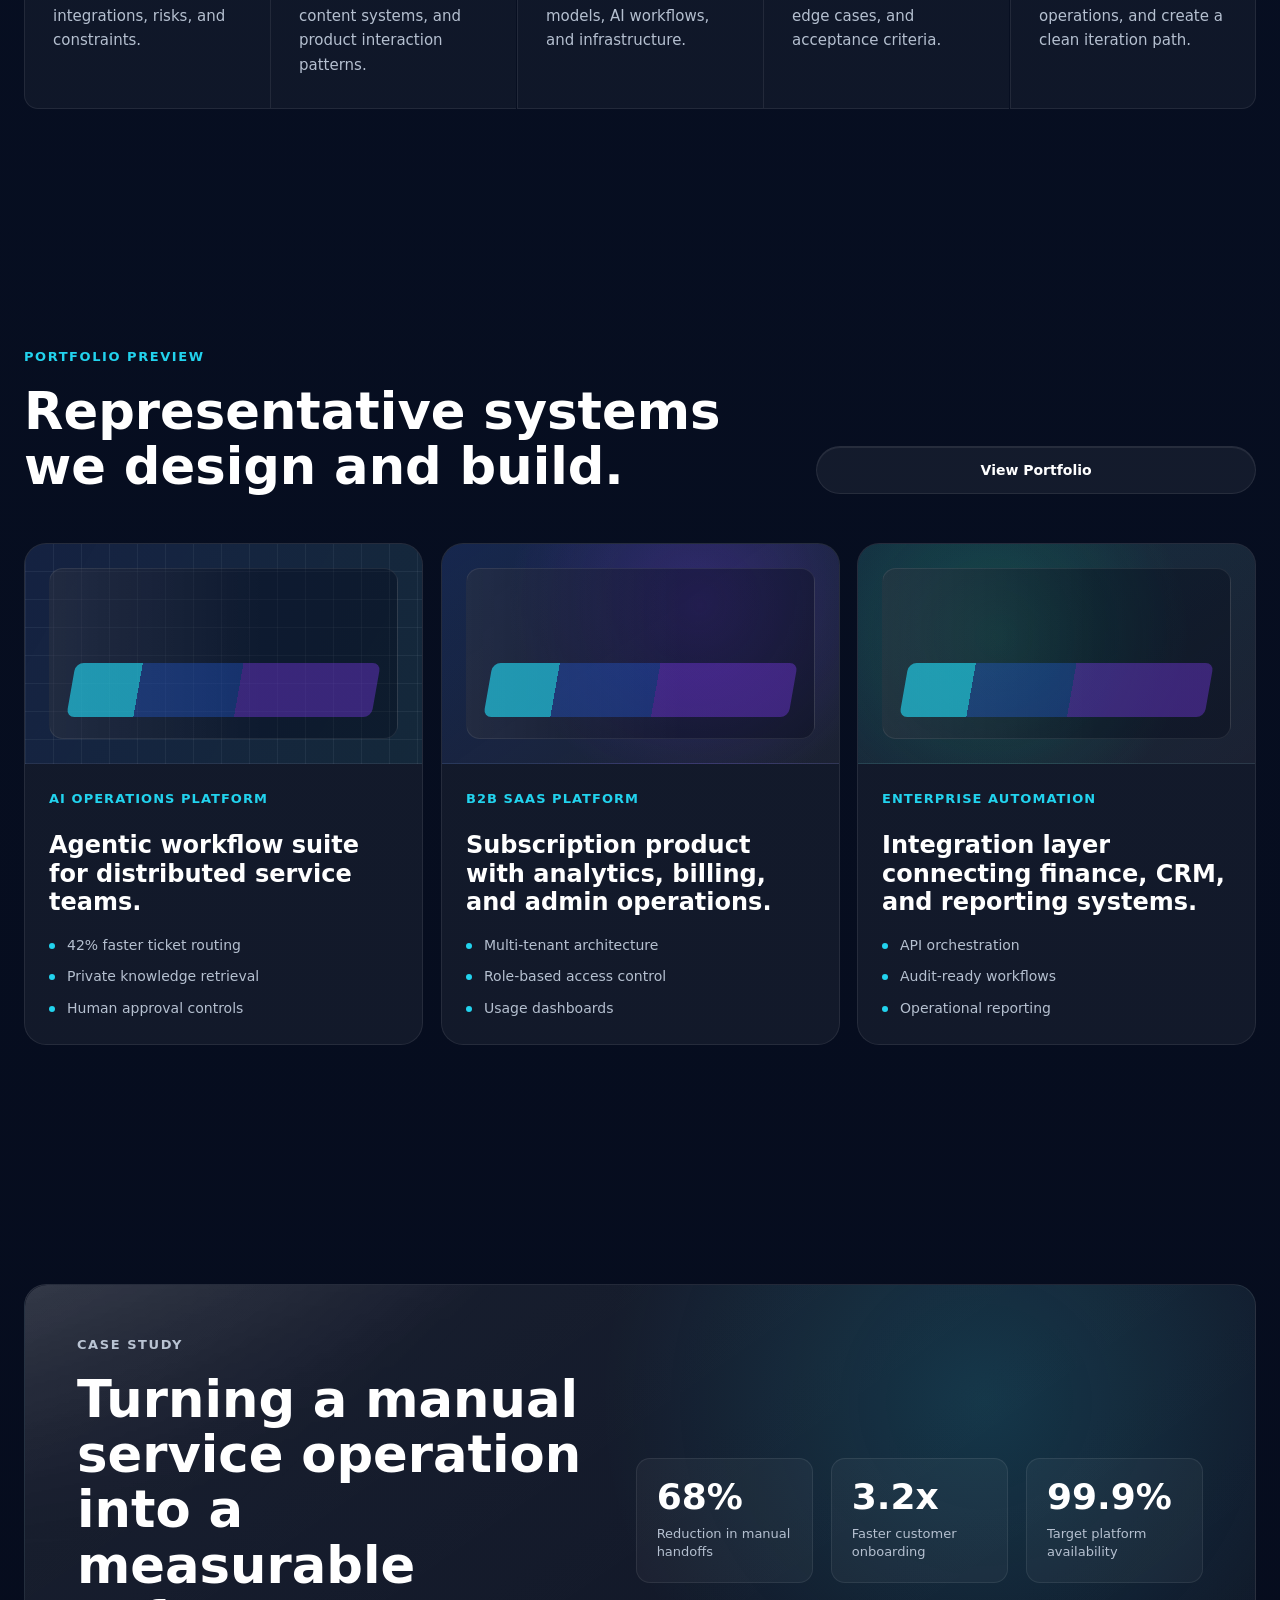
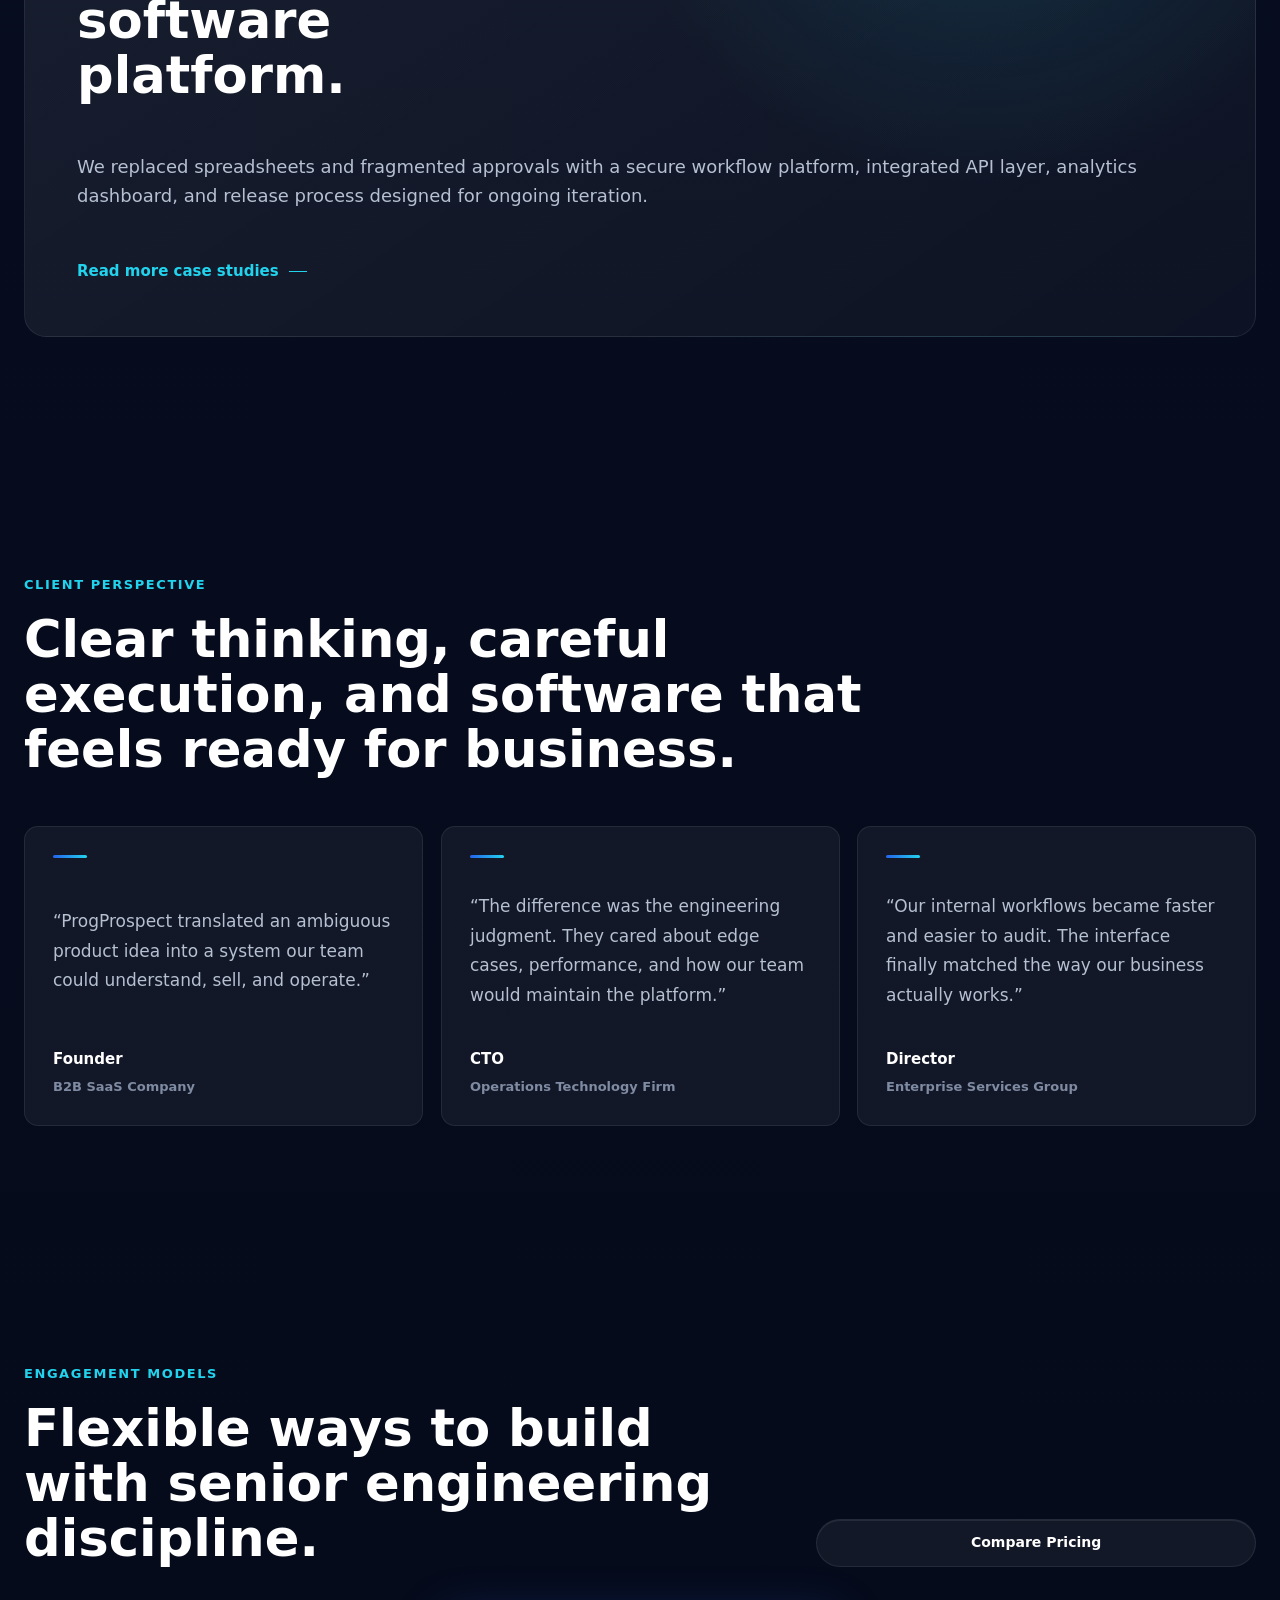
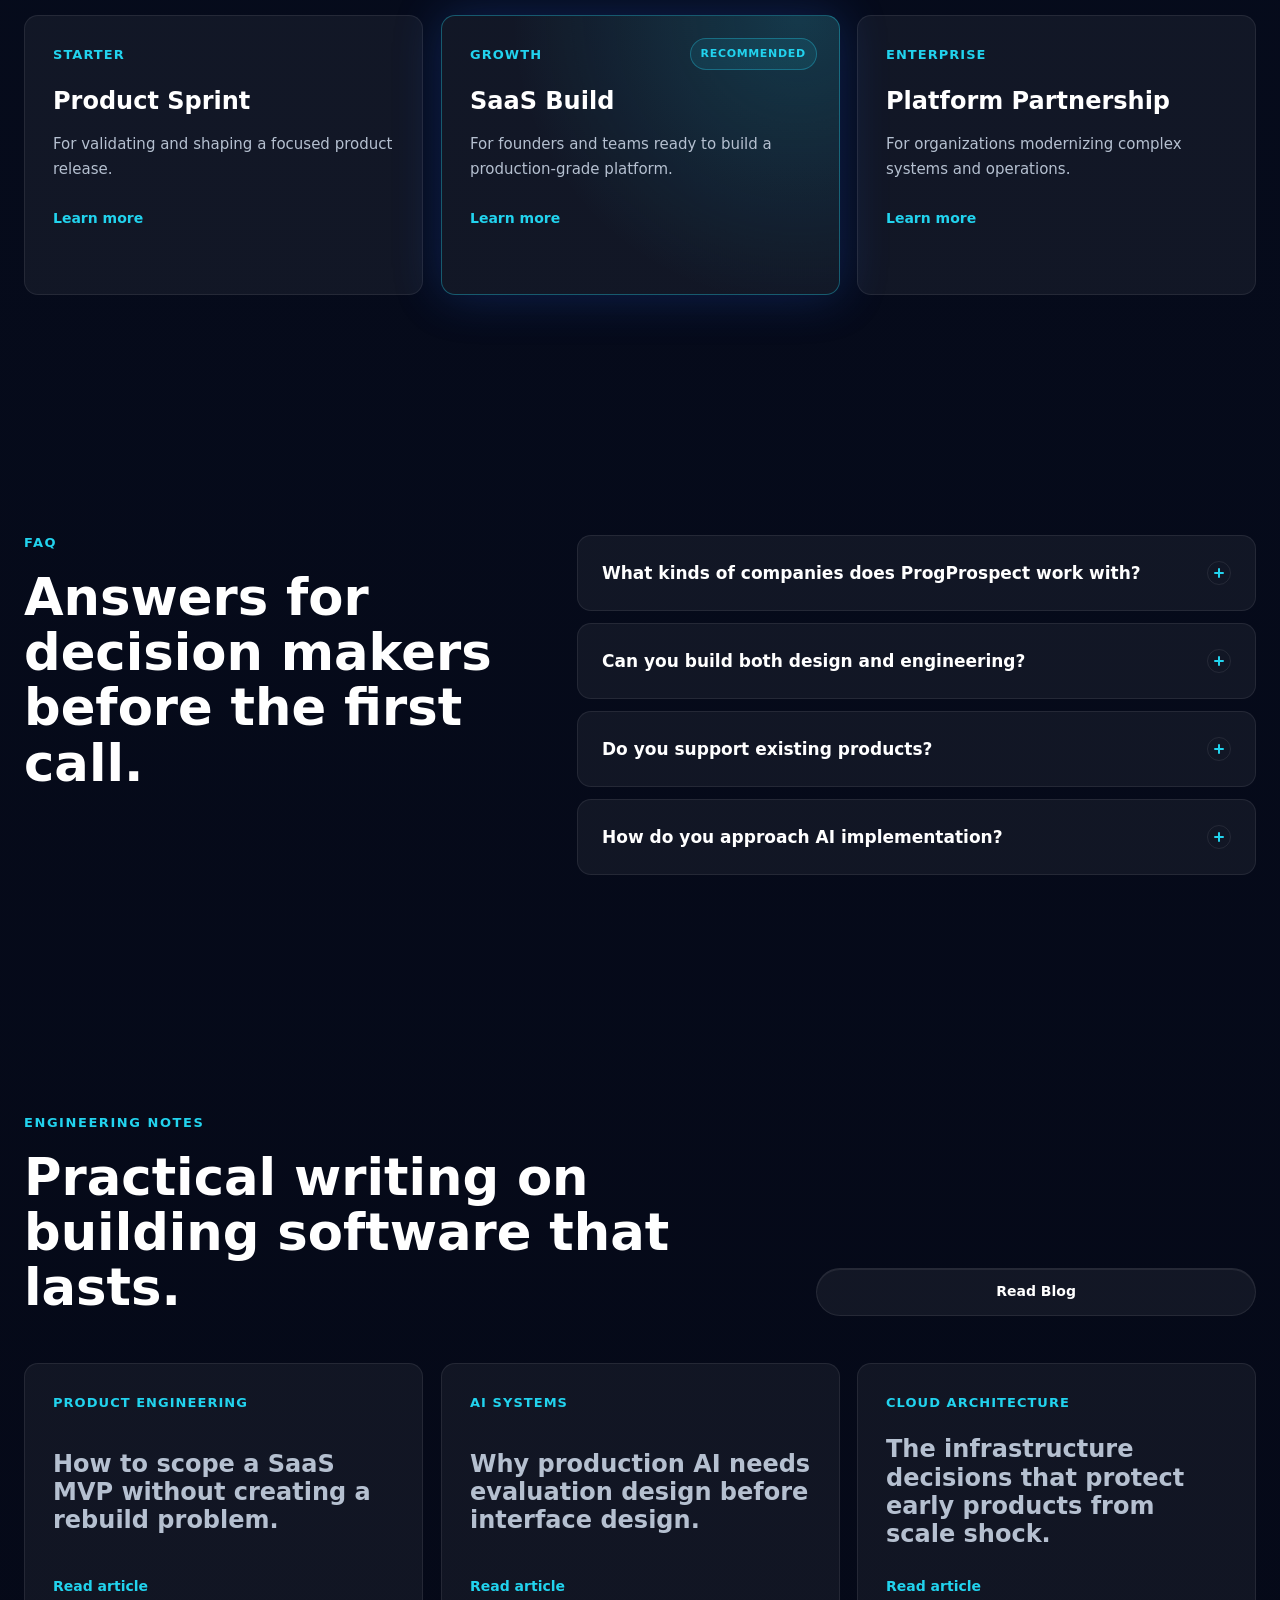
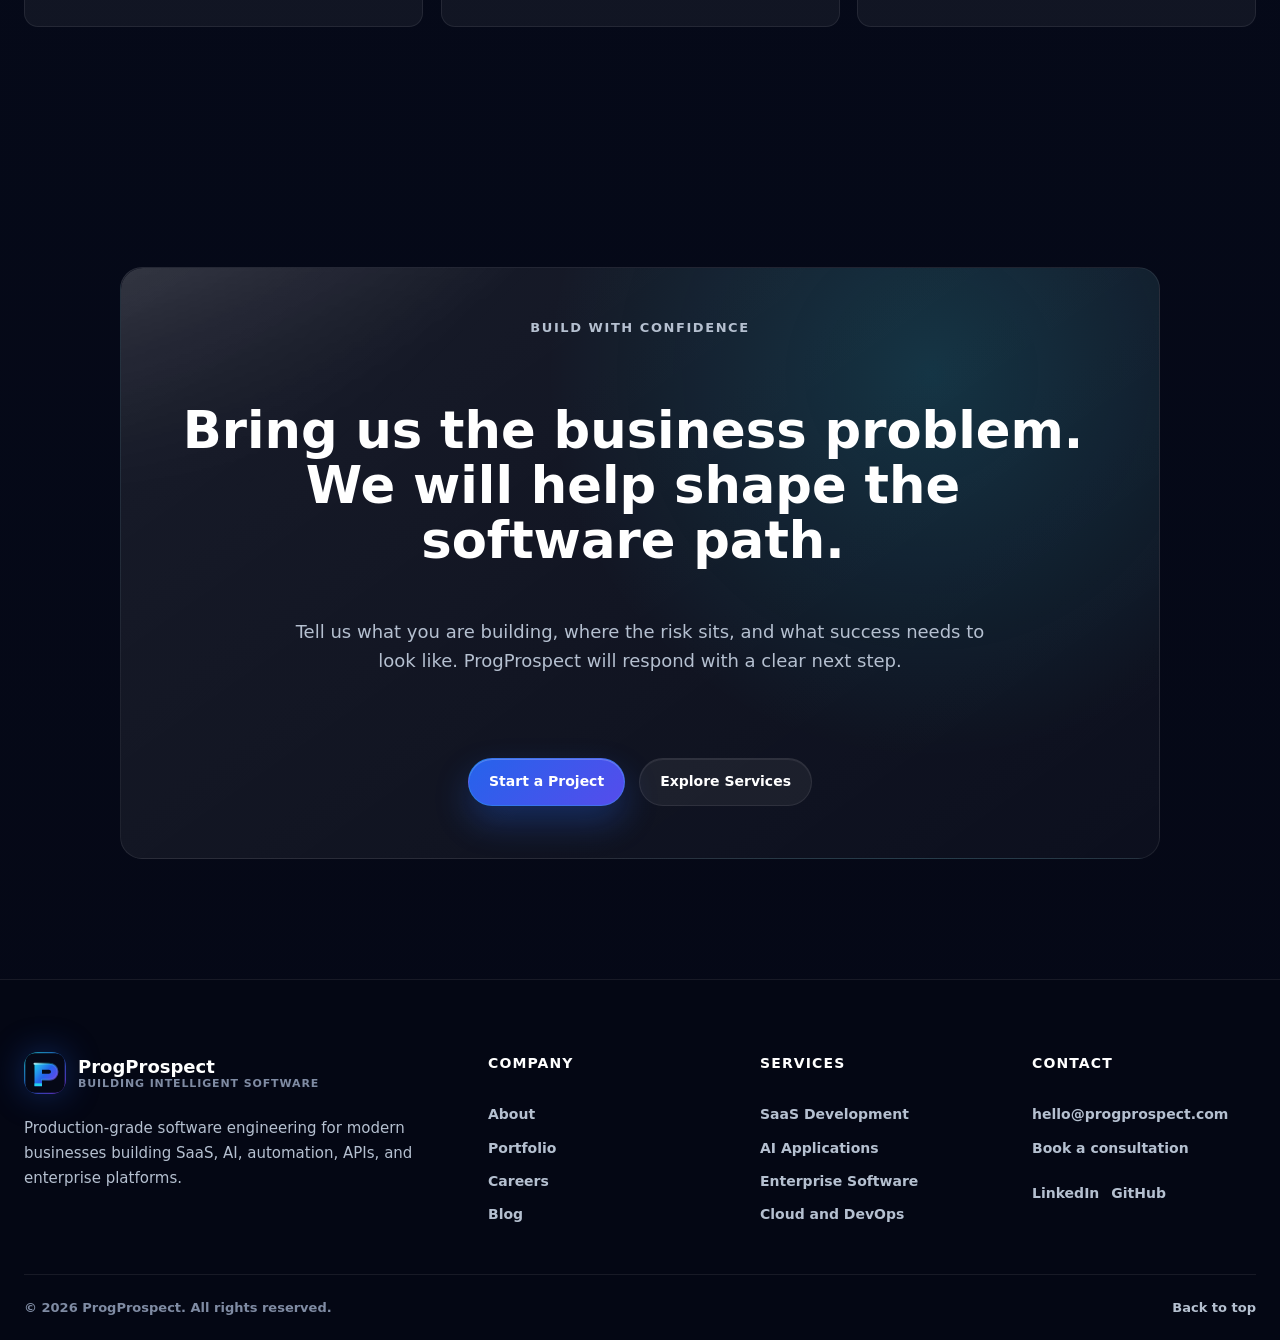
==== commit e07f240b: "Your descriptive commit message here" ====
--- a/index.html
+++ b/index.html
@@ -710,7 +710,9 @@
             <span class="brand-line">Building Intelligent Software</span>
           </span>
         </a>
-        <p>Production-grade software engineering for modern businesses building SaaS, AI, automation, APIs, and enterprise platforms.</p>
+        <p>Production-grade software engineering for modern businesses building SaaS, AI, automation, APIs, and enterprise platforms.
+          
+        </p>
       </div>
       <nav aria-label="Footer company links">
         <h2>Company</h2>
--- a/css/style.css
+++ b/css/style.css
@@ -0,0 +1,1260 @@
+:root {
+  color-scheme: dark;
+  --color-bg: #050816;
+  --color-surface: #0b1225;
+  --color-surface-2: #101a33;
+  --color-card: rgba(255, 255, 255, 0.05);
+  --color-card-strong: rgba(255, 255, 255, 0.08);
+  --color-primary: #2563eb;
+  --color-secondary: #7c3aed;
+  --color-accent: #22d3ee;
+  --color-success: #10b981;
+  --color-warning: #f59e0b;
+  --color-error: #ef4444;
+  --color-text: #ffffff;
+  --color-text-secondary: #b5c0d0;
+  --color-muted: #7f8ba3;
+  --color-border: rgba(255, 255, 255, 0.08);
+  --color-border-strong: rgba(255, 255, 255, 0.16);
+  --shadow-soft: 0 24px 80px rgba(0, 0, 0, 0.36);
+  --shadow-glow: 0 0 48px rgba(37, 99, 235, 0.26);
+  --font-main: "Inter", system-ui, -apple-system, BlinkMacSystemFont, "Segoe UI", sans-serif;
+  --container: 1280px;
+  --section-space: 120px;
+  --section-compact: 72px;
+  --radius-sm: 8px;
+  --radius-md: 14px;
+  --radius-lg: 22px;
+  --header-height: 78px;
+  --ease-out: cubic-bezier(0.16, 1, 0.3, 1);
+}
+
+*,
+*::before,
+*::after {
+  box-sizing: border-box;
+}
+
+html {
+  min-width: 320px;
+  scroll-behavior: smooth;
+  text-size-adjust: 100%;
+}
+
+body {
+  min-width: 320px;
+  min-height: 100vh;
+  margin: 0;
+  background:
+    radial-gradient(circle at 18% 12%, rgba(37, 99, 235, 0.2), transparent 28rem),
+    radial-gradient(circle at 84% 4%, rgba(124, 58, 237, 0.18), transparent 32rem),
+    linear-gradient(180deg, #050816 0%, #071024 44%, #050816 100%);
+  color: var(--color-text);
+  font-family: var(--font-main);
+  font-size: 18px;
+  line-height: 1.65;
+  overflow-x: hidden;
+  -webkit-font-smoothing: antialiased;
+  text-rendering: optimizeLegibility;
+}
+
+body.nav-open {
+  overflow: hidden;
+}
+
+img,
+svg,
+video,
+canvas {
+  display: block;
+  max-width: 100%;
+}
+
+button,
+input,
+textarea,
+select {
+  font: inherit;
+}
+
+button {
+  cursor: pointer;
+}
+
+a {
+  color: inherit;
+  text-decoration: none;
+}
+
+p,
+h1,
+h2,
+h3,
+h4,
+figure,
+blockquote,
+dl,
+dd {
+  margin: 0;
+}
+
+ul,
+ol {
+  margin: 0;
+  padding: 0;
+}
+
+li {
+  list-style: none;
+}
+
+::selection {
+  background: rgba(34, 211, 238, 0.28);
+  color: var(--color-text);
+}
+
+:focus-visible {
+  outline: 3px solid rgba(34, 211, 238, 0.78);
+  outline-offset: 4px;
+}
+
+.skip-link {
+  position: fixed;
+  left: 24px;
+  top: 18px;
+  z-index: 2000;
+  padding: 10px 14px;
+  border-radius: var(--radius-sm);
+  background: var(--color-text);
+  color: var(--color-bg);
+  font-size: 14px;
+  font-weight: 800;
+  transform: translateY(-150%);
+  transition: transform 180ms var(--ease-out);
+}
+
+.skip-link:focus {
+  transform: translateY(0);
+}
+
+.container {
+  width: min(calc(100% - 48px), var(--container));
+  margin-inline: auto;
+}
+
+.section-shell {
+  position: relative;
+  padding-block: var(--section-space);
+}
+
+.section-compact {
+  padding-block: var(--section-compact);
+}
+
+.section-heading {
+  max-width: 860px;
+  margin-bottom: 48px;
+}
+
+.section-heading.split {
+  display: grid;
+  grid-template-columns: minmax(0, 1.1fr) minmax(280px, 0.65fr);
+  gap: 48px;
+  align-items: end;
+  max-width: none;
+}
+
+.section-heading h2,
+.feature-copy h2,
+.enterprise-card h2,
+.case-card h2,
+.cta-panel h2 {
+  max-width: 920px;
+  font-size: clamp(2.35rem, 4vw, 3.5rem);
+  line-height: 1.08;
+  letter-spacing: 0;
+}
+
+.section-heading p:not(.eyebrow),
+.feature-copy p,
+.enterprise-card p,
+.case-card p,
+.cta-panel p {
+  color: var(--color-text-secondary);
+}
+
+.section-heading.split > p {
+  max-width: 480px;
+  font-size: 17px;
+}
+
+.eyebrow,
+.section-kicker {
+  margin-bottom: 18px;
+  color: var(--color-accent);
+  font-size: 13px;
+  font-weight: 800;
+  line-height: 1.3;
+  letter-spacing: 0.12em;
+  text-transform: uppercase;
+}
+
+.glass-panel {
+  border: 1px solid var(--color-border);
+  background:
+    linear-gradient(145deg, rgba(255, 255, 255, 0.1), rgba(255, 255, 255, 0.035)),
+    rgba(11, 18, 37, 0.72);
+  box-shadow: var(--shadow-soft);
+  backdrop-filter: blur(22px);
+}
+
+.text-link {
+  display: inline-flex;
+  align-items: center;
+  width: fit-content;
+  color: var(--color-accent);
+  font-size: 15px;
+  font-weight: 800;
+}
+
+.text-link::after {
+  content: "";
+  width: 18px;
+  height: 1px;
+  margin-left: 10px;
+  background: currentColor;
+  transform-origin: left;
+  transition: transform 220ms var(--ease-out);
+}
+
+.text-link:hover::after {
+  transform: scaleX(1.45);
+}
+
+.site-header {
+  position: fixed;
+  top: 0;
+  right: 0;
+  left: 0;
+  z-index: 1000;
+  border-bottom: 1px solid transparent;
+  transition:
+    background-color 220ms var(--ease-out),
+    border-color 220ms var(--ease-out),
+    box-shadow 220ms var(--ease-out);
+}
+
+.site-header.is-scrolled {
+  border-color: var(--color-border);
+  background: rgba(5, 8, 22, 0.82);
+  box-shadow: 0 16px 50px rgba(0, 0, 0, 0.22);
+  backdrop-filter: blur(18px);
+}
+
+.navbar {
+  display: flex;
+  align-items: center;
+  justify-content: space-between;
+  min-height: var(--header-height);
+  gap: 28px;
+}
+
+.brand {
+  display: inline-flex;
+  align-items: center;
+  min-width: 0;
+  gap: 12px;
+}
+
+.brand-mark {
+  display: grid;
+  width: 42px;
+  height: 42px;
+  flex: 0 0 auto;
+  place-items: center;
+  border: 0;
+  border-radius: 14px;
+  background: url("../assets/icons/favicon.svg") center / contain no-repeat;
+  color: transparent;
+  font-size: 0;
+  font-weight: 0;
+  line-height: 1;
+  box-shadow: 0 0 34px rgba(37, 99, 235, 0.34);
+}
+
+.brand-copy {
+  display: grid;
+  min-width: 0;
+}
+
+.brand-name {
+  font-size: 18px;
+  font-weight: 900;
+  line-height: 1.1;
+}
+
+.brand-line {
+  color: var(--color-muted);
+  font-size: 11px;
+  font-weight: 700;
+  letter-spacing: 0.08em;
+  line-height: 1.2;
+  text-transform: uppercase;
+}
+
+.nav-panel {
+  display: flex;
+  align-items: center;
+  gap: 26px;
+}
+
+.nav-links {
+  display: flex;
+  align-items: center;
+  gap: 2px;
+}
+
+.nav-links a {
+  display: inline-flex;
+  align-items: center;
+  min-height: 40px;
+  padding: 0 12px;
+  border-radius: 999px;
+  color: var(--color-text-secondary);
+  font-size: 14px;
+  font-weight: 700;
+  transition:
+    color 180ms var(--ease-out),
+    background-color 180ms var(--ease-out);
+}
+
+.nav-links a:hover,
+.nav-links a.active {
+  background: rgba(255, 255, 255, 0.06);
+  color: var(--color-text);
+}
+
+.nav-toggle {
+  display: none;
+  width: 44px;
+  height: 44px;
+  border: 1px solid var(--color-border);
+  border-radius: 999px;
+  background: rgba(255, 255, 255, 0.05);
+  color: var(--color-text);
+}
+
+.nav-toggle span {
+  display: block;
+  width: 18px;
+  height: 2px;
+  margin: 5px auto;
+  border-radius: 999px;
+  background: currentColor;
+  transition:
+    transform 200ms var(--ease-out),
+    opacity 200ms var(--ease-out);
+}
+
+.nav-toggle[aria-expanded="true"] span:first-child {
+  transform: translateY(3.5px) rotate(45deg);
+}
+
+.nav-toggle[aria-expanded="true"] span:last-child {
+  transform: translateY(-3.5px) rotate(-45deg);
+}
+
+.hero {
+  min-height: 100vh;
+  padding-top: calc(var(--header-height) + 76px);
+  overflow: hidden;
+}
+
+.hero::before {
+  content: "";
+  position: absolute;
+  inset: auto 0 0;
+  height: 38%;
+  pointer-events: none;
+  background: linear-gradient(180deg, transparent, var(--color-bg));
+}
+
+.hero-grid {
+  position: relative;
+  z-index: 1;
+  display: grid;
+  grid-template-columns: minmax(0, 1fr) minmax(420px, 0.82fr);
+  gap: 78px;
+  align-items: center;
+}
+
+.hero-copy {
+  max-width: 780px;
+}
+
+.hero h1 {
+  max-width: 840px;
+  font-size: clamp(4.5rem, 7vw, 5.625rem);
+  font-weight: 900;
+  line-height: 0.96;
+  letter-spacing: 0;
+}
+
+.hero-lede {
+  max-width: 720px;
+  margin-top: 28px;
+  color: var(--color-text-secondary);
+  font-size: 20px;
+  line-height: 1.7;
+}
+
+.hero-actions,
+.cta-actions {
+  display: flex;
+  flex-wrap: wrap;
+  gap: 14px;
+  margin-top: 34px;
+}
+
+.hero-proof {
+  display: grid;
+  grid-template-columns: repeat(3, minmax(0, 1fr));
+  gap: 14px;
+  margin-top: 46px;
+}
+
+.hero-proof div {
+  min-width: 0;
+  padding: 18px;
+  border: 1px solid var(--color-border);
+  border-radius: var(--radius-md);
+  background: rgba(255, 255, 255, 0.04);
+}
+
+.hero-proof dt {
+  font-size: 28px;
+  font-weight: 900;
+  line-height: 1;
+}
+
+.hero-proof dd {
+  margin-top: 8px;
+  color: var(--color-muted);
+  font-size: 13px;
+  font-weight: 700;
+  line-height: 1.4;
+}
+
+.hero-visual {
+  position: relative;
+  min-height: 640px;
+  perspective: 1200px;
+}
+
+.hero-dashboard {
+  position: absolute;
+  inset: 60px 0 auto auto;
+  width: min(100%, 540px);
+  min-height: 470px;
+  padding: 24px;
+  border-radius: var(--radius-lg);
+  transform: rotateX(7deg) rotateY(-13deg) rotateZ(2deg);
+  transform-style: preserve-3d;
+}
+
+.dashboard-header,
+.dashboard-metrics,
+.case-metrics,
+.footer-bottom {
+  display: flex;
+  align-items: center;
+  justify-content: space-between;
+  gap: 18px;
+}
+
+.dashboard-header p,
+.project-card p,
+.pricing-card p,
+.blog-card p {
+  color: var(--color-accent);
+  font-size: 13px;
+  font-weight: 800;
+  letter-spacing: 0.08em;
+  text-transform: uppercase;
+}
+
+.dashboard-header h2 {
+  margin-top: 6px;
+  font-size: 24px;
+  line-height: 1.1;
+}
+
+.status-pill {
+  padding: 7px 10px;
+  border: 1px solid rgba(16, 185, 129, 0.32);
+  border-radius: 999px;
+  background: rgba(16, 185, 129, 0.12);
+  color: #a7f3d0;
+  font-size: 12px;
+  font-weight: 900;
+}
+
+.dashboard-metrics {
+  margin-top: 28px;
+}
+
+.dashboard-metrics div {
+  flex: 1;
+  padding: 16px;
+  border: 1px solid var(--color-border);
+  border-radius: var(--radius-sm);
+  background: rgba(255, 255, 255, 0.04);
+}
+
+.dashboard-metrics span {
+  display: block;
+  color: var(--color-muted);
+  font-size: 12px;
+  font-weight: 700;
+  line-height: 1.4;
+}
+
+.dashboard-metrics strong {
+  display: block;
+  margin-top: 12px;
+  font-size: 24px;
+  line-height: 1;
+}
+
+.delivery-map {
+  position: relative;
+  height: 150px;
+  margin-top: 28px;
+  border: 1px solid var(--color-border);
+  border-radius: var(--radius-md);
+  background:
+    linear-gradient(90deg, rgba(255, 255, 255, 0.05) 1px, transparent 1px),
+    linear-gradient(0deg, rgba(255, 255, 255, 0.05) 1px, transparent 1px),
+    linear-gradient(145deg, rgba(37, 99, 235, 0.12), rgba(34, 211, 238, 0.04));
+  background-size: 28px 28px, 28px 28px, auto;
+  overflow: hidden;
+}
+
+.delivery-map span {
+  position: absolute;
+  width: 11px;
+  height: 11px;
+  border-radius: 999px;
+  background: var(--color-accent);
+  box-shadow: 0 0 24px rgba(34, 211, 238, 0.75);
+}
+
+.delivery-map span:nth-child(1) {
+  left: 18%;
+  top: 38%;
+}
+
+.delivery-map span:nth-child(2) {
+  left: 42%;
+  top: 24%;
+}
+
+.delivery-map span:nth-child(3) {
+  left: 63%;
+  top: 58%;
+}
+
+.delivery-map span:nth-child(4) {
+  left: 82%;
+  top: 34%;
+}
+
+.dashboard-terminal {
+  display: grid;
+  gap: 10px;
+  margin-top: 24px;
+  padding: 16px;
+  border: 1px solid var(--color-border);
+  border-radius: var(--radius-sm);
+  background: rgba(0, 0, 0, 0.22);
+  color: #d9e7ff;
+  font-family: "SFMono-Regular", Consolas, "Liberation Mono", monospace;
+  font-size: 12px;
+  line-height: 1.5;
+}
+
+.dashboard-terminal span {
+  color: var(--color-success);
+}
+
+.floating-card {
+  position: absolute;
+  z-index: 2;
+  display: grid;
+  grid-template-columns: auto 1fr;
+  width: min(360px, 72%);
+  gap: 14px;
+  padding: 18px;
+  border-radius: var(--radius-md);
+}
+
+.floating-card h3 {
+  font-size: 16px;
+  line-height: 1.25;
+}
+
+.floating-card p {
+  margin-top: 6px;
+  color: var(--color-text-secondary);
+  font-size: 13px;
+  line-height: 1.45;
+}
+
+.floating-card-top {
+  top: 0;
+  right: 12px;
+}
+
+.floating-card-bottom {
+  right: 92px;
+  bottom: 26px;
+}
+
+.card-icon {
+  display: grid;
+  width: 42px;
+  height: 42px;
+  place-items: center;
+  border-radius: var(--radius-sm);
+  background: linear-gradient(145deg, var(--color-primary), var(--color-secondary));
+  font-size: 12px;
+  font-weight: 900;
+}
+
+.trusted {
+  border-block: 1px solid var(--color-border);
+  background: rgba(255, 255, 255, 0.025);
+  overflow: hidden;
+}
+
+.section-kicker {
+  margin-bottom: 20px;
+  text-align: center;
+}
+
+.logo-marquee {
+  overflow: hidden;
+  mask-image: linear-gradient(90deg, transparent, #000 12%, #000 88%, transparent);
+}
+
+.logo-track {
+  display: flex;
+  width: max-content;
+  gap: 18px;
+}
+
+.logo-track span {
+  display: inline-flex;
+  align-items: center;
+  min-height: 48px;
+  padding: 0 22px;
+  border: 1px solid var(--color-border);
+  border-radius: 999px;
+  background: rgba(255, 255, 255, 0.04);
+  color: var(--color-text-secondary);
+  font-size: 14px;
+  font-weight: 800;
+  white-space: nowrap;
+}
+
+.stats-grid,
+.service-grid,
+.why-grid,
+.testimonial-grid,
+.pricing-grid,
+.blog-grid {
+  display: grid;
+  grid-template-columns: repeat(4, minmax(0, 1fr));
+  gap: 18px;
+}
+
+.stat-card,
+.service-card,
+.why-card,
+.pricing-card,
+.blog-card,
+.testimonial-card {
+  min-width: 0;
+  border: 1px solid var(--color-border);
+  border-radius: var(--radius-md);
+  background: var(--color-card);
+}
+
+.stat-card {
+  padding: 24px;
+}
+
+.stat-card strong {
+  display: block;
+  font-size: 50px;
+  font-weight: 900;
+  line-height: 1;
+}
+
+.stat-card span {
+  display: block;
+  margin-top: 16px;
+  color: var(--color-text-secondary);
+  font-size: 14px;
+  line-height: 1.55;
+}
+
+.service-card,
+.why-card {
+  position: relative;
+  min-height: 300px;
+  padding: 28px;
+  overflow: hidden;
+}
+
+.service-card::before,
+.why-card::before,
+.pricing-card::before,
+.blog-card::before {
+  content: "";
+  position: absolute;
+  inset: 0;
+  pointer-events: none;
+  background: radial-gradient(circle at 20% 0%, rgba(34, 211, 238, 0.13), transparent 34%);
+  opacity: 0;
+  transition: opacity 220ms var(--ease-out);
+}
+
+.service-card:hover::before,
+.why-card:hover::before,
+.pricing-card:hover::before,
+.blog-card:hover::before {
+  opacity: 1;
+}
+
+.service-number {
+  color: var(--color-accent);
+  font-size: 13px;
+  font-weight: 900;
+}
+
+.service-card h3,
+.why-card h3,
+.pricing-card h3,
+.blog-card h3,
+.project-card h3,
+.timeline-item h3 {
+  margin-top: 22px;
+  font-size: 24px;
+  line-height: 1.18;
+}
+
+.service-card p,
+.why-card p,
+.pricing-card span,
+.blog-card p + h3,
+.project-card li,
+.timeline-item p {
+  color: var(--color-text-secondary);
+}
+
+.service-card p,
+.why-card p,
+.pricing-card span,
+.timeline-item p {
+  margin-top: 16px;
+  font-size: 15px;
+  line-height: 1.65;
+}
+
+.service-card a,
+.pricing-card a,
+.blog-card a,
+.project-card a {
+  position: relative;
+  z-index: 1;
+  display: inline-flex;
+  margin-top: 26px;
+  color: var(--color-accent);
+  font-size: 14px;
+  font-weight: 800;
+}
+
+.feature-band {
+  overflow: hidden;
+}
+
+.feature-layout {
+  display: grid;
+  grid-template-columns: minmax(0, 0.85fr) minmax(360px, 1fr);
+  gap: 72px;
+  align-items: center;
+}
+
+.feature-layout.reverse {
+  grid-template-columns: minmax(360px, 1fr) minmax(0, 0.85fr);
+}
+
+.feature-layout.reverse .feature-copy {
+  order: 2;
+}
+
+.feature-copy {
+  max-width: 640px;
+}
+
+.feature-copy p {
+  margin-top: 22px;
+}
+
+.check-list {
+  display: grid;
+  gap: 14px;
+  margin-top: 28px;
+}
+
+.check-list li {
+  position: relative;
+  padding-left: 30px;
+  color: var(--color-text-secondary);
+  font-size: 16px;
+}
+
+.check-list li::before {
+  content: "";
+  position: absolute;
+  left: 0;
+  top: 9px;
+  width: 10px;
+  height: 10px;
+  border-radius: 999px;
+  background: var(--color-success);
+  box-shadow: 0 0 18px rgba(16, 185, 129, 0.55);
+}
+
+.system-panel {
+  position: relative;
+  display: grid;
+  grid-template-columns: repeat(2, minmax(0, 1fr));
+  gap: 18px;
+  min-height: 420px;
+  padding: 28px;
+  border-radius: var(--radius-lg);
+}
+
+.system-node {
+  display: grid;
+  min-height: 118px;
+  place-items: center;
+  border: 1px solid var(--color-border);
+  border-radius: var(--radius-md);
+  background: rgba(255, 255, 255, 0.04);
+  color: var(--color-text-secondary);
+  font-size: 15px;
+  font-weight: 900;
+  text-align: center;
+}
+
+.system-node.primary {
+  background: rgba(37, 99, 235, 0.18);
+  color: var(--color-text);
+}
+
+.system-node.success {
+  background: rgba(16, 185, 129, 0.14);
+  color: #a7f3d0;
+}
+
+.system-line {
+  position: absolute;
+  inset: 50%;
+  width: 1px;
+  height: 68%;
+  background: linear-gradient(180deg, transparent, var(--color-accent), transparent);
+  transform: translate(-50%, -50%) rotate(42deg);
+  opacity: 0.55;
+}
+
+.product-stack {
+  display: grid;
+  gap: 18px;
+}
+
+.product-stack article {
+  padding: 24px;
+  border: 1px solid var(--color-border);
+  border-radius: var(--radius-md);
+  background: var(--color-card);
+}
+
+.product-stack span {
+  color: var(--color-accent);
+  font-size: 13px;
+  font-weight: 900;
+}
+
+.product-stack h3 {
+  margin-top: 12px;
+  font-size: 22px;
+}
+
+.product-stack p {
+  margin-top: 8px;
+  color: var(--color-text-secondary);
+  font-size: 15px;
+}
+
+.enterprise-card,
+.case-card,
+.cta-panel {
+  position: relative;
+  display: grid;
+  grid-template-columns: minmax(0, 1fr) minmax(320px, 0.72fr);
+  gap: 48px;
+  align-items: center;
+  padding: 52px;
+  border: 1px solid var(--color-border);
+  border-radius: var(--radius-lg);
+  background:
+    radial-gradient(circle at 78% 18%, rgba(34, 211, 238, 0.16), transparent 24rem),
+    linear-gradient(145deg, rgba(255, 255, 255, 0.08), rgba(255, 255, 255, 0.03));
+  overflow: hidden;
+}
+
+.tech-grid {
+  display: grid;
+  grid-template-columns: repeat(4, minmax(0, 1fr));
+  border: 1px solid var(--color-border);
+  border-radius: var(--radius-lg);
+  background: rgba(255, 255, 255, 0.04);
+  overflow: hidden;
+}
+
+.tech-grid div {
+  min-height: 230px;
+  padding: 28px;
+  border-right: 1px solid var(--color-border);
+}
+
+.tech-grid div:last-child {
+  border-right: 0;
+}
+
+.tech-grid h3 {
+  font-size: 20px;
+}
+
+.tech-grid p {
+  margin-top: 16px;
+  color: var(--color-text-secondary);
+  font-size: 15px;
+  line-height: 1.65;
+}
+
+.industry-grid {
+  display: flex;
+  flex-wrap: wrap;
+  gap: 12px;
+}
+
+.industry-grid span {
+  display: inline-flex;
+  align-items: center;
+  min-height: 48px;
+  padding: 0 18px;
+  border: 1px solid var(--color-border);
+  border-radius: 999px;
+  background: rgba(255, 255, 255, 0.04);
+  color: var(--color-text-secondary);
+  font-size: 15px;
+  font-weight: 800;
+}
+
+.why-grid {
+  grid-template-columns: repeat(2, minmax(0, 1fr));
+}
+
+.timeline {
+  display: grid;
+  grid-template-columns: repeat(5, minmax(0, 1fr));
+  gap: 0;
+  counter-reset: process;
+}
+
+.timeline-item {
+  position: relative;
+  min-height: 280px;
+  padding: 28px;
+  border: 1px solid var(--color-border);
+  border-right: 0;
+  background: rgba(255, 255, 255, 0.04);
+}
+
+.timeline-item:first-child {
+  border-radius: var(--radius-md) 0 0 var(--radius-md);
+}
+
+.timeline-item:last-child {
+  border-right: 1px solid var(--color-border);
+  border-radius: 0 var(--radius-md) var(--radius-md) 0;
+}
+
+.timeline-item span {
+  color: var(--color-accent);
+  font-size: 13px;
+  font-weight: 900;
+}
+
+.project-grid {
+  display: grid;
+  grid-template-columns: repeat(3, minmax(0, 1fr));
+  gap: 18px;
+}
+
+.project-card {
+  min-width: 0;
+  overflow: hidden;
+  border: 1px solid var(--color-border);
+  border-radius: var(--radius-lg);
+  background: var(--color-card);
+}
+
+.project-card > div:not(.project-visual) {
+  padding: 24px;
+}
+
+.project-visual {
+  min-height: 220px;
+  border-bottom: 1px solid var(--color-border);
+  background:
+    linear-gradient(120deg, rgba(37, 99, 235, 0.12), rgba(34, 211, 238, 0.08)),
+    linear-gradient(90deg, rgba(255, 255, 255, 0.06) 1px, transparent 1px),
+    linear-gradient(0deg, rgba(255, 255, 255, 0.06) 1px, transparent 1px);
+  background-size: auto, 28px 28px, 28px 28px;
+}
+
+.project-visual-two {
+  background:
+    radial-gradient(circle at 65% 28%, rgba(124, 58, 237, 0.26), transparent 12rem),
+    linear-gradient(145deg, rgba(37, 99, 235, 0.18), rgba(255, 255, 255, 0.04));
+}
+
+.project-visual-three {
+  background:
+    radial-gradient(circle at 35% 42%, rgba(16, 185, 129, 0.22), transparent 12rem),
+    linear-gradient(145deg, rgba(34, 211, 238, 0.11), rgba(255, 255, 255, 0.04));
+}
+
+.project-card ul {
+  display: grid;
+  gap: 8px;
+  margin-top: 18px;
+}
+
+.project-card li {
+  position: relative;
+  padding-left: 18px;
+  font-size: 14px;
+}
+
+.project-card li::before {
+  content: "";
+  position: absolute;
+  left: 0;
+  top: 9px;
+  width: 6px;
+  height: 6px;
+  border-radius: 999px;
+  background: var(--color-accent);
+}
+
+.case-card {
+  grid-template-columns: minmax(0, 0.9fr) minmax(360px, 1fr);
+}
+
+.case-card > p,
+.case-card .text-link {
+  grid-column: 1 / -1;
+}
+
+.case-metrics {
+  align-items: stretch;
+}
+
+.case-metrics div {
+  flex: 1;
+  padding: 20px;
+  border: 1px solid var(--color-border);
+  border-radius: var(--radius-md);
+  background: rgba(255, 255, 255, 0.04);
+}
+
+.case-metrics strong {
+  display: block;
+  font-size: 36px;
+  line-height: 1;
+}
+
+.case-metrics span {
+  display: block;
+  margin-top: 10px;
+  color: var(--color-text-secondary);
+  font-size: 13px;
+  line-height: 1.4;
+}
+
+.testimonial-grid,
+.pricing-grid,
+.blog-grid {
+  grid-template-columns: repeat(3, minmax(0, 1fr));
+}
+
+.testimonial-card,
+.pricing-card,
+.blog-card {
+  position: relative;
+  padding: 28px;
+}
+
+.testimonial-card blockquote {
+  color: var(--color-text-secondary);
+  font-size: 17px;
+  line-height: 1.75;
+}
+
+.testimonial-card figcaption {
+  display: grid;
+  gap: 4px;
+  margin-top: 26px;
+}
+
+.testimonial-card strong {
+  font-size: 15px;
+}
+
+.testimonial-card span {
+  color: var(--color-muted);
+  font-size: 13px;
+  font-weight: 700;
+}
+
+.pricing-card {
+  min-height: 280px;
+}
+
+.pricing-card.featured {
+  border-color: rgba(34, 211, 238, 0.36);
+  background:
+    radial-gradient(circle at 50% 0%, rgba(34, 211, 238, 0.18), transparent 18rem),
+    var(--color-card);
+  box-shadow: var(--shadow-glow);
+}
+
+.pricing-card span {
+  display: block;
+}
+
+.faq-layout {
+  display: grid;
+  grid-template-columns: minmax(0, 0.72fr) minmax(460px, 1fr);
+  gap: 64px;
+  align-items: start;
+}
+
+.accordion {
+  display: grid;
+  gap: 12px;
+}
+
+.blog-card {
+  min-height: 260px;
+}
+
+.cta-panel {
+  grid-template-columns: 1fr;
+  max-width: 1040px;
+  margin-inline: auto;
+  text-align: center;
+}
+
+.cta-panel p {
+  max-width: 720px;
+  margin-inline: auto;
+}
+
+.cta-actions {
+  justify-content: center;
+}
+
+.site-footer {
+  border-top: 1px solid var(--color-border);
+  background: #040714;
+}
+
+.footer-grid {
+  display: grid;
+  grid-template-columns: minmax(320px, 1.3fr) repeat(3, minmax(0, 0.7fr));
+  gap: 48px;
+  padding-block: 72px 48px;
+}
+
+.footer-brand p {
+  max-width: 420px;
+  margin-top: 22px;
+  color: var(--color-text-secondary);
+  font-size: 15px;
+}
+
+.site-footer h2 {
+  margin-bottom: 18px;
+  font-size: 14px;
+  letter-spacing: 0.08em;
+  text-transform: uppercase;
+}
+
+.site-footer nav,
+.footer-contact {
+  display: grid;
+  align-content: start;
+  gap: 10px;
+}
+
+.site-footer nav a,
+.footer-contact a {
+  color: var(--color-text-secondary);
+  font-size: 14px;
+  font-weight: 700;
+}
+
+.site-footer nav a:hover,
+.footer-contact a:hover {
+  color: var(--color-text);
+}
+
+.social-links {
+  display: flex;
+  flex-wrap: wrap;
+  gap: 12px;
+  margin-top: 12px;
+}
+
+.footer-bottom {
+  padding-block: 22px;
+  border-top: 1px solid var(--color-border);
+  color: var(--color-muted);
+  font-size: 13px;
+  font-weight: 700;
+}
+
+.back-to-top {
+  color: var(--color-text-secondary);
+}
+
+.back-to-top:hover {
+  color: var(--color-text);
+}
--- a/css/components.css
+++ b/css/components.css
@@ -0,0 +1,758 @@
+.site-loader {
+  position: fixed;
+  inset: 0;
+  z-index: 3000;
+  display: grid;
+  place-items: center;
+  background:
+    radial-gradient(circle at center, rgba(37, 99, 235, 0.18), transparent 24rem),
+    var(--color-bg);
+  transition:
+    opacity 360ms var(--ease-out),
+    visibility 360ms var(--ease-out);
+}
+
+.site-loader.is-hidden {
+  opacity: 0;
+  visibility: hidden;
+}
+
+.loader-mark {
+  display: flex;
+  align-items: center;
+  gap: 7px;
+}
+
+.loader-mark span {
+  width: 10px;
+  height: 38px;
+  border-radius: 999px;
+  background: linear-gradient(180deg, var(--color-accent), var(--color-primary));
+  box-shadow: 0 0 26px rgba(34, 211, 238, 0.42);
+}
+
+.loader-mark span:nth-child(2) {
+  height: 54px;
+  background: linear-gradient(180deg, var(--color-primary), var(--color-secondary));
+}
+
+.loader-mark span:nth-child(3) {
+  height: 28px;
+}
+
+.btn {
+  position: relative;
+  isolation: isolate;
+  display: inline-flex;
+  align-items: center;
+  justify-content: center;
+  min-height: 48px;
+  max-width: 100%;
+  padding: 0 20px;
+  border: 1px solid transparent;
+  border-radius: 999px;
+  font-size: 14px;
+  font-weight: 900;
+  line-height: 1.1;
+  text-align: center;
+  white-space: nowrap;
+  overflow: hidden;
+  transition:
+    transform 220ms var(--ease-out),
+    border-color 220ms var(--ease-out),
+    background-color 220ms var(--ease-out),
+    color 220ms var(--ease-out),
+    box-shadow 220ms var(--ease-out);
+}
+
+.btn::before {
+  content: "";
+  position: absolute;
+  inset: 0;
+  z-index: -1;
+  background: linear-gradient(120deg, transparent, rgba(255, 255, 255, 0.28), transparent);
+  transform: translateX(-120%);
+  transition: transform 520ms var(--ease-out);
+}
+
+.btn:hover {
+  transform: translateY(-2px);
+}
+
+.btn:hover::before {
+  transform: translateX(120%);
+}
+
+.btn-primary {
+  border-color: rgba(34, 211, 238, 0.24);
+  background:
+    linear-gradient(135deg, var(--color-primary), var(--color-secondary)),
+    var(--color-primary);
+  color: var(--color-text);
+  box-shadow:
+    0 16px 34px rgba(37, 99, 235, 0.3),
+    inset 0 1px 0 rgba(255, 255, 255, 0.22);
+}
+
+.btn-primary:hover {
+  box-shadow:
+    0 22px 48px rgba(37, 99, 235, 0.38),
+    0 0 0 4px rgba(34, 211, 238, 0.08),
+    inset 0 1px 0 rgba(255, 255, 255, 0.28);
+}
+
+.btn-secondary {
+  border-color: var(--color-border);
+  background: rgba(255, 255, 255, 0.055);
+  color: var(--color-text);
+  box-shadow: inset 0 1px 0 rgba(255, 255, 255, 0.08);
+}
+
+.btn-secondary:hover {
+  border-color: rgba(34, 211, 238, 0.28);
+  background: rgba(255, 255, 255, 0.085);
+  box-shadow:
+    0 18px 46px rgba(0, 0, 0, 0.22),
+    0 0 0 4px rgba(34, 211, 238, 0.07);
+}
+
+.service-card,
+.stat-card,
+.why-card,
+.project-card,
+.pricing-card,
+.blog-card,
+.testimonial-card,
+.product-stack article,
+.timeline-item,
+.accordion-item {
+  transition:
+    transform 260ms var(--ease-out),
+    border-color 260ms var(--ease-out),
+    background-color 260ms var(--ease-out),
+    box-shadow 260ms var(--ease-out);
+}
+
+.service-card:hover,
+.stat-card:hover,
+.why-card:hover,
+.project-card:hover,
+.pricing-card:hover,
+.blog-card:hover,
+.testimonial-card:hover,
+.product-stack article:hover,
+.timeline-item:hover,
+.accordion-item:hover {
+  border-color: rgba(34, 211, 238, 0.22);
+  background-color: rgba(255, 255, 255, 0.07);
+  box-shadow:
+    0 24px 70px rgba(0, 0, 0, 0.25),
+    0 0 0 1px rgba(34, 211, 238, 0.03);
+  transform: translateY(-5px);
+}
+
+.stat-card:hover strong,
+.service-card:hover h3,
+.why-card:hover h3,
+.project-card:hover h3,
+.pricing-card:hover h3,
+.blog-card:hover h3 {
+  color: var(--color-text);
+}
+
+.hero-aurora {
+  position: absolute;
+  inset: -22% -12% auto -12%;
+  height: 780px;
+  pointer-events: none;
+  background:
+    radial-gradient(circle at 16% 44%, rgba(37, 99, 235, 0.52), transparent 20rem),
+    radial-gradient(circle at 48% 10%, rgba(124, 58, 237, 0.36), transparent 24rem),
+    radial-gradient(circle at 76% 34%, rgba(34, 211, 238, 0.24), transparent 22rem);
+  filter: blur(18px);
+  opacity: 0.72;
+}
+
+.hero-visual::before {
+  content: "";
+  position: absolute;
+  inset: 12% -8% auto auto;
+  width: 420px;
+  height: 420px;
+  border-radius: 50%;
+  background: radial-gradient(circle, rgba(34, 211, 238, 0.24), transparent 64%);
+  filter: blur(28px);
+  opacity: 0.72;
+}
+
+.dashboard-orbit {
+  position: absolute;
+  border: 1px solid rgba(34, 211, 238, 0.16);
+  border-radius: 50%;
+  pointer-events: none;
+}
+
+.dashboard-orbit-one {
+  top: 26px;
+  right: 42px;
+  width: 500px;
+  height: 500px;
+}
+
+.dashboard-orbit-two {
+  right: 124px;
+  bottom: 12px;
+  width: 340px;
+  height: 340px;
+  border-color: rgba(124, 58, 237, 0.2);
+}
+
+.dashboard-header::after {
+  content: "";
+  flex: 0 0 8px;
+  width: 8px;
+  height: 8px;
+  border-radius: 999px;
+  background: var(--color-success);
+  box-shadow: 0 0 16px rgba(16, 185, 129, 0.7);
+}
+
+.delivery-map::before {
+  content: "";
+  position: absolute;
+  left: 18%;
+  top: 42%;
+  width: 66%;
+  height: 1px;
+  background: linear-gradient(90deg, transparent, rgba(34, 211, 238, 0.78), transparent);
+  transform: rotate(-4deg);
+}
+
+.delivery-map::after {
+  content: "";
+  position: absolute;
+  inset: 0;
+  background:
+    radial-gradient(circle at 18% 38%, rgba(34, 211, 238, 0.18), transparent 4rem),
+    radial-gradient(circle at 63% 58%, rgba(124, 58, 237, 0.2), transparent 5rem);
+}
+
+.floating-card::after,
+.hero-dashboard::after,
+.enterprise-card::after,
+.case-card::after,
+.cta-panel::after {
+  content: "";
+  position: absolute;
+  inset: 0;
+  pointer-events: none;
+  border-radius: inherit;
+  background: linear-gradient(135deg, rgba(255, 255, 255, 0.22), transparent 26%, transparent 72%, rgba(34, 211, 238, 0.12));
+  opacity: 0.55;
+  mask-image: linear-gradient(#000, transparent 42%);
+}
+
+.hero-dashboard,
+.floating-card,
+.enterprise-card,
+.case-card,
+.cta-panel {
+  overflow: hidden;
+}
+
+.industry-grid span,
+.logo-track span {
+  position: relative;
+  isolation: isolate;
+  overflow: hidden;
+  transition:
+    color 220ms var(--ease-out),
+    border-color 220ms var(--ease-out),
+    transform 220ms var(--ease-out),
+    background-color 220ms var(--ease-out);
+}
+
+.industry-grid span::before,
+.logo-track span::before {
+  content: "";
+  position: absolute;
+  inset: 0;
+  z-index: -1;
+  background: linear-gradient(135deg, rgba(37, 99, 235, 0.2), rgba(34, 211, 238, 0.08));
+  opacity: 0;
+  transition: opacity 220ms var(--ease-out);
+}
+
+.industry-grid span:hover,
+.logo-track span:hover {
+  border-color: rgba(34, 211, 238, 0.28);
+  color: var(--color-text);
+  transform: translateY(-2px);
+}
+
+.industry-grid span:hover::before,
+.logo-track span:hover::before {
+  opacity: 1;
+}
+
+.accordion-item {
+  border: 1px solid var(--color-border);
+  border-radius: var(--radius-md);
+  background: var(--color-card);
+  overflow: hidden;
+}
+
+.accordion-item button {
+  display: flex;
+  align-items: center;
+  justify-content: space-between;
+  width: 100%;
+  min-height: 74px;
+  gap: 22px;
+  padding: 22px 24px;
+  border: 0;
+  background: transparent;
+  color: var(--color-text);
+  font-size: 17px;
+  font-weight: 850;
+  line-height: 1.3;
+  text-align: left;
+}
+
+.accordion-item button span {
+  position: relative;
+  flex: 0 0 auto;
+  width: 24px;
+  height: 24px;
+  border: 1px solid var(--color-border);
+  border-radius: 999px;
+}
+
+.accordion-item button span::before,
+.accordion-item button span::after {
+  content: "";
+  position: absolute;
+  left: 50%;
+  top: 50%;
+  width: 10px;
+  height: 2px;
+  border-radius: 999px;
+  background: var(--color-accent);
+  transform: translate(-50%, -50%);
+  transition: transform 180ms var(--ease-out);
+}
+
+.accordion-item button span::after {
+  transform: translate(-50%, -50%) rotate(90deg);
+}
+
+.accordion-item button[aria-expanded="true"] span::after {
+  transform: translate(-50%, -50%) rotate(0deg);
+}
+
+.accordion-panel {
+  display: grid;
+  grid-template-rows: 0fr;
+  transition: grid-template-rows 260ms var(--ease-out);
+}
+
+.accordion-item.is-open .accordion-panel {
+  grid-template-rows: 1fr;
+}
+
+.accordion-panel > p {
+  min-height: 0;
+  overflow: hidden;
+  padding: 0 24px;
+  color: var(--color-text-secondary);
+  font-size: 15px;
+  line-height: 1.65;
+}
+
+.accordion-item.is-open .accordion-panel > p {
+  padding-bottom: 24px;
+}
+
+.project-card {
+  isolation: isolate;
+}
+
+.project-visual {
+  position: relative;
+  overflow: hidden;
+}
+
+.project-visual::before {
+  content: "";
+  position: absolute;
+  inset: 24px;
+  border: 1px solid var(--color-border);
+  border-radius: var(--radius-md);
+  background:
+    linear-gradient(90deg, rgba(255, 255, 255, 0.08), transparent 62%),
+    rgba(5, 8, 22, 0.34);
+}
+
+.project-visual::after {
+  content: "";
+  position: absolute;
+  left: 46px;
+  right: 46px;
+  bottom: 46px;
+  height: 54px;
+  border-radius: var(--radius-sm);
+  background:
+    linear-gradient(90deg, rgba(34, 211, 238, 0.9) 0 22%, rgba(37, 99, 235, 0.45) 22% 55%, rgba(124, 58, 237, 0.55) 55% 100%);
+  opacity: 0.72;
+  transform: skewX(-10deg);
+}
+
+.pricing-card.featured::after {
+  content: "Recommended";
+  position: absolute;
+  right: 22px;
+  top: 22px;
+  padding: 6px 10px;
+  border: 1px solid rgba(34, 211, 238, 0.32);
+  border-radius: 999px;
+  background: rgba(34, 211, 238, 0.09);
+  color: var(--color-accent);
+  font-size: 11px;
+  font-weight: 900;
+  letter-spacing: 0.06em;
+  text-transform: uppercase;
+}
+
+.testimonial-card {
+  display: flex;
+  flex-direction: column;
+  justify-content: space-between;
+  min-height: 300px;
+}
+
+.testimonial-card::before {
+  content: "";
+  width: 34px;
+  height: 3px;
+  margin-bottom: 24px;
+  border-radius: 999px;
+  background: linear-gradient(90deg, var(--color-primary), var(--color-accent));
+}
+
+.blog-card {
+  display: flex;
+  flex-direction: column;
+  justify-content: space-between;
+}
+
+.blog-card h3 {
+  color: var(--color-text);
+}
+
+.form-grid {
+  display: grid;
+  grid-template-columns: repeat(2, minmax(0, 1fr));
+  gap: 16px;
+}
+
+.form-field {
+  display: grid;
+  gap: 8px;
+}
+
+.form-field.full {
+  grid-column: 1 / -1;
+}
+
+.form-field label {
+  color: var(--color-text-secondary);
+  font-size: 13px;
+  font-weight: 800;
+}
+
+.form-field input,
+.form-field textarea,
+.form-field select {
+  width: 100%;
+  border: 1px solid var(--color-border);
+  border-radius: var(--radius-sm);
+  background: rgba(255, 255, 255, 0.055);
+  color: var(--color-text);
+  font-size: 15px;
+  line-height: 1.4;
+  transition:
+    border-color 180ms var(--ease-out),
+    background-color 180ms var(--ease-out),
+    box-shadow 180ms var(--ease-out);
+}
+
+.form-field input,
+.form-field select {
+  min-height: 50px;
+  padding: 0 14px;
+}
+
+.form-field textarea {
+  min-height: 150px;
+  padding: 14px;
+  resize: vertical;
+}
+
+.form-field input::placeholder,
+.form-field textarea::placeholder {
+  color: rgba(181, 192, 208, 0.58);
+}
+
+.form-field input:focus,
+.form-field textarea:focus,
+.form-field select:focus {
+  border-color: rgba(34, 211, 238, 0.55);
+  background: rgba(255, 255, 255, 0.075);
+  box-shadow: 0 0 0 4px rgba(34, 211, 238, 0.09);
+  outline: 0;
+}
+
+.badge-row {
+  display: flex;
+  flex-wrap: wrap;
+  gap: 8px;
+}
+
+.badge {
+  display: inline-flex;
+  align-items: center;
+  min-height: 30px;
+  padding: 0 10px;
+  border: 1px solid var(--color-border);
+  border-radius: 999px;
+  background: rgba(255, 255, 255, 0.045);
+  color: var(--color-text-secondary);
+  font-size: 12px;
+  font-weight: 800;
+}
+
+.metric-strip {
+  display: grid;
+  grid-template-columns: repeat(3, minmax(0, 1fr));
+  border: 1px solid var(--color-border);
+  border-radius: var(--radius-md);
+  background: rgba(255, 255, 255, 0.04);
+  overflow: hidden;
+}
+
+.metric-strip div {
+  padding: 18px;
+  border-right: 1px solid var(--color-border);
+}
+
+.metric-strip div:last-child {
+  border-right: 0;
+}
+
+.metric-strip strong {
+  display: block;
+  font-size: 24px;
+  line-height: 1;
+}
+
+.metric-strip span {
+  display: block;
+  margin-top: 8px;
+  color: var(--color-muted);
+  font-size: 12px;
+  font-weight: 750;
+  line-height: 1.35;
+}
+
+.comparison-table {
+  overflow-x: auto;
+  border: 1px solid var(--color-border);
+  border-radius: var(--radius-lg);
+  background: rgba(255, 255, 255, 0.04);
+  box-shadow: var(--shadow-soft);
+}
+
+.comparison-table table {
+  width: 100%;
+  min-width: 820px;
+  border-collapse: collapse;
+}
+
+.comparison-table th,
+.comparison-table td {
+  padding: 20px;
+  border-bottom: 1px solid var(--color-border);
+  color: var(--color-text-secondary);
+  font-size: 14px;
+  line-height: 1.45;
+  text-align: left;
+  vertical-align: top;
+}
+
+.comparison-table thead th {
+  background: rgba(255, 255, 255, 0.045);
+  color: var(--color-text);
+  font-size: 13px;
+  font-weight: 900;
+  letter-spacing: 0.08em;
+  text-transform: uppercase;
+}
+
+.comparison-table tbody th {
+  color: var(--color-text);
+  font-weight: 850;
+}
+
+.comparison-table tr:last-child th,
+.comparison-table tr:last-child td {
+  border-bottom: 0;
+}
+
+.comparison-table tbody tr:hover {
+  background: rgba(34, 211, 238, 0.04);
+}
+
+.contact-panel {
+  padding: 32px;
+  border-radius: var(--radius-lg);
+}
+
+.contact-panel h2 {
+  margin-bottom: 24px;
+  font-size: clamp(2rem, 4vw, 2.8rem);
+  line-height: 1.1;
+}
+
+.map-panel {
+  position: relative;
+  min-height: 260px;
+  border: 1px solid var(--color-border);
+  border-radius: var(--radius-md);
+  background:
+    radial-gradient(circle at 30% 40%, rgba(34, 211, 238, 0.18), transparent 8rem),
+    radial-gradient(circle at 70% 34%, rgba(124, 58, 237, 0.2), transparent 10rem),
+    linear-gradient(90deg, rgba(255, 255, 255, 0.06) 1px, transparent 1px),
+    linear-gradient(0deg, rgba(255, 255, 255, 0.06) 1px, transparent 1px),
+    rgba(5, 8, 22, 0.42);
+  background-size: auto, auto, 32px 32px, 32px 32px, auto;
+  overflow: hidden;
+}
+
+.map-panel::before {
+  content: "";
+  position: absolute;
+  inset: 18%;
+  border: 1px solid rgba(34, 211, 238, 0.18);
+  border-radius: 50%;
+}
+
+.map-panel::after {
+  content: "";
+  position: absolute;
+  left: 14%;
+  right: 14%;
+  top: 50%;
+  height: 1px;
+  background: linear-gradient(90deg, transparent, rgba(34, 211, 238, 0.82), transparent);
+}
+
+.map-panel span {
+  position: absolute;
+  width: 12px;
+  height: 12px;
+  border-radius: 999px;
+  background: var(--color-accent);
+  box-shadow: 0 0 24px rgba(34, 211, 238, 0.78);
+}
+
+.map-panel span:nth-child(1) {
+  left: 28%;
+  top: 42%;
+}
+
+.map-panel span:nth-child(2) {
+  left: 54%;
+  top: 34%;
+}
+
+.map-panel span:nth-child(3) {
+  left: 72%;
+  top: 58%;
+}
+
+.divider-line {
+  height: 1px;
+  background: linear-gradient(90deg, transparent, var(--color-border-strong), transparent);
+}
+
+.sr-only {
+  position: absolute;
+  width: 1px;
+  height: 1px;
+  padding: 0;
+  margin: -1px;
+  overflow: hidden;
+  clip: rect(0, 0, 0, 0);
+  white-space: nowrap;
+  border: 0;
+}
+
+.custom-cursor,
+.custom-cursor-dot {
+  position: fixed;
+  left: 0;
+  top: 0;
+  z-index: 2500;
+  pointer-events: none;
+  opacity: 0;
+  transition:
+    opacity 160ms var(--ease-out),
+    width 180ms var(--ease-out),
+    height 180ms var(--ease-out),
+    border-color 180ms var(--ease-out),
+    background-color 180ms var(--ease-out);
+}
+
+.custom-cursor {
+  width: 34px;
+  height: 34px;
+  border: 1px solid rgba(34, 211, 238, 0.46);
+  border-radius: 999px;
+  mix-blend-mode: screen;
+}
+
+.custom-cursor-dot {
+  width: 6px;
+  height: 6px;
+  border-radius: 999px;
+  background: var(--color-accent);
+  box-shadow: 0 0 16px rgba(34, 211, 238, 0.7);
+}
+
+body.has-custom-cursor .custom-cursor,
+body.has-custom-cursor .custom-cursor-dot {
+  opacity: 1;
+}
+
+body.cursor-interactive .custom-cursor {
+  width: 54px;
+  height: 54px;
+  border-color: rgba(124, 58, 237, 0.56);
+  background: rgba(37, 99, 235, 0.08);
+}
+
+body.cursor-pressed .custom-cursor {
+  width: 28px;
+  height: 28px;
+}
+
+@media (prefers-reduced-motion: reduce) {
+  *,
+  *::before,
+  *::after {
+    scroll-behavior: auto !important;
+    animation-duration: 0.01ms !important;
+    animation-iteration-count: 1 !important;
+    transition-duration: 0.01ms !important;
+  }
+}
--- a/css/animations.css
+++ b/css/animations.css
@@ -0,0 +1,357 @@
+@keyframes loaderPulse {
+  0%,
+  100% {
+    transform: scaleY(0.7);
+    opacity: 0.55;
+  }
+
+  50% {
+    transform: scaleY(1);
+    opacity: 1;
+  }
+}
+
+@keyframes auroraDrift {
+  0% {
+    transform: translate3d(-2%, -1%, 0) scale(1);
+  }
+
+  50% {
+    transform: translate3d(2%, 2%, 0) scale(1.04);
+  }
+
+  100% {
+    transform: translate3d(-2%, -1%, 0) scale(1);
+  }
+}
+
+@keyframes logoMarquee {
+  from {
+    transform: translate3d(0, 0, 0);
+  }
+
+  to {
+    transform: translate3d(-50%, 0, 0);
+  }
+}
+
+@keyframes floatSoft {
+  0%,
+  100% {
+    transform: translate3d(0, 0, 0);
+  }
+
+  50% {
+    transform: translate3d(0, -14px, 0);
+  }
+}
+
+@keyframes floatReverse {
+  0%,
+  100% {
+    transform: translate3d(0, 0, 0);
+  }
+
+  50% {
+    transform: translate3d(0, 12px, 0);
+  }
+}
+
+@keyframes orbitSpin {
+  from {
+    transform: rotate(0deg);
+  }
+
+  to {
+    transform: rotate(360deg);
+  }
+}
+
+@keyframes terminalGlow {
+  0%,
+  100% {
+    border-color: var(--color-border);
+    box-shadow: inset 0 0 0 rgba(34, 211, 238, 0);
+  }
+
+  50% {
+    border-color: rgba(34, 211, 238, 0.22);
+    box-shadow: inset 0 0 24px rgba(34, 211, 238, 0.06);
+  }
+}
+
+@keyframes nodePulse {
+  0%,
+  100% {
+    box-shadow: 0 0 0 rgba(34, 211, 238, 0);
+  }
+
+  50% {
+    box-shadow: 0 0 34px rgba(34, 211, 238, 0.16);
+  }
+}
+
+@keyframes mapPing {
+  0% {
+    transform: scale(1);
+    opacity: 1;
+  }
+
+  100% {
+    transform: scale(3.2);
+    opacity: 0;
+  }
+}
+
+@keyframes gradientSweep {
+  0% {
+    background-position: 0% 50%;
+  }
+
+  50% {
+    background-position: 100% 50%;
+  }
+
+  100% {
+    background-position: 0% 50%;
+  }
+}
+
+.loader-mark span {
+  transform-origin: center bottom;
+  animation: loaderPulse 900ms var(--ease-out) infinite;
+}
+
+.loader-mark span:nth-child(2) {
+  animation-delay: 120ms;
+}
+
+.loader-mark span:nth-child(3) {
+  animation-delay: 240ms;
+}
+
+.hero-aurora {
+  will-change: transform;
+  animation: auroraDrift 16s ease-in-out infinite;
+}
+
+.logo-track {
+  animation: logoMarquee 34s linear infinite;
+  will-change: transform;
+}
+
+.logo-marquee:hover .logo-track {
+  animation-play-state: paused;
+}
+
+.floating-card-top {
+  animation: floatSoft 6s ease-in-out infinite;
+}
+
+.floating-card-bottom {
+  animation: floatReverse 7s ease-in-out infinite;
+}
+
+.dashboard-orbit-one {
+  animation: orbitSpin 34s linear infinite;
+}
+
+.dashboard-orbit-two {
+  animation: orbitSpin 44s linear infinite reverse;
+}
+
+.dashboard-terminal {
+  animation: terminalGlow 4.8s ease-in-out infinite;
+}
+
+.system-node {
+  animation: nodePulse 5s ease-in-out infinite;
+}
+
+.system-node:nth-of-type(3) {
+  animation-delay: 400ms;
+}
+
+.system-node:nth-of-type(4) {
+  animation-delay: 800ms;
+}
+
+.system-node:nth-of-type(5) {
+  animation-delay: 1200ms;
+}
+
+.delivery-map span::after {
+  content: "";
+  position: absolute;
+  inset: 0;
+  border-radius: inherit;
+  background: inherit;
+  animation: mapPing 2.8s ease-out infinite;
+}
+
+.delivery-map span:nth-child(2)::after {
+  animation-delay: 350ms;
+}
+
+.delivery-map span:nth-child(3)::after {
+  animation-delay: 700ms;
+}
+
+.delivery-map span:nth-child(4)::after {
+  animation-delay: 1050ms;
+}
+
+.btn-primary,
+.pricing-card.featured {
+  background-size: 180% 180%;
+  animation: gradientSweep 8s ease-in-out infinite;
+}
+
+.reveal {
+  opacity: 0;
+  transform: translate3d(0, 26px, 0);
+  transition:
+    opacity 720ms var(--ease-out),
+    transform 720ms var(--ease-out);
+  transition-delay: var(--reveal-delay, 0ms);
+  will-change: opacity, transform;
+}
+
+.reveal.is-visible {
+  opacity: 1;
+  transform: translate3d(0, 0, 0);
+}
+
+.stats-grid .reveal:nth-child(2),
+.service-grid .reveal:nth-child(2),
+.why-grid .reveal:nth-child(2),
+.project-grid .reveal:nth-child(2),
+.testimonial-grid .reveal:nth-child(2),
+.pricing-grid .reveal:nth-child(2),
+.blog-grid .reveal:nth-child(2),
+.timeline .reveal:nth-child(2) {
+  --reveal-delay: 90ms;
+}
+
+.stats-grid .reveal:nth-child(3),
+.service-grid .reveal:nth-child(3),
+.why-grid .reveal:nth-child(3),
+.project-grid .reveal:nth-child(3),
+.testimonial-grid .reveal:nth-child(3),
+.pricing-grid .reveal:nth-child(3),
+.blog-grid .reveal:nth-child(3),
+.timeline .reveal:nth-child(3) {
+  --reveal-delay: 180ms;
+}
+
+.stats-grid .reveal:nth-child(4),
+.service-grid .reveal:nth-child(4),
+.why-grid .reveal:nth-child(4),
+.timeline .reveal:nth-child(4) {
+  --reveal-delay: 270ms;
+}
+
+.timeline .reveal:nth-child(5) {
+  --reveal-delay: 360ms;
+}
+
+.hero-copy.reveal {
+  transform: translate3d(-22px, 0, 0);
+}
+
+.hero-visual.reveal {
+  transform: translate3d(22px, 0, 0);
+}
+
+.hero-copy.reveal.is-visible,
+.hero-visual.reveal.is-visible {
+  transform: translate3d(0, 0, 0);
+}
+
+.service-card,
+.why-card,
+.project-card,
+.pricing-card,
+.blog-card,
+.testimonial-card {
+  will-change: transform;
+}
+
+.service-card:hover,
+.why-card:hover,
+.project-card:hover,
+.pricing-card:hover,
+.blog-card:hover,
+.testimonial-card:hover {
+  transition-duration: 200ms;
+}
+
+.hero-dashboard,
+.floating-card {
+  will-change: transform;
+}
+
+.hero-dashboard.is-parallaxing,
+.floating-card.is-parallaxing {
+  transition: transform 120ms linear;
+}
+
+.site-header {
+  transform: translate3d(0, 0, 0);
+}
+
+.site-header.is-hidden {
+  transform: translate3d(0, -100%, 0);
+  transition: transform 260ms var(--ease-out);
+}
+
+.accordion-panel {
+  will-change: grid-template-rows;
+}
+
+.accordion-item.is-open {
+  border-color: rgba(34, 211, 238, 0.26);
+  box-shadow: 0 18px 54px rgba(0, 0, 0, 0.2);
+}
+
+.back-to-top {
+  position: relative;
+}
+
+.back-to-top::after {
+  content: "";
+  position: absolute;
+  left: 0;
+  right: 0;
+  bottom: -4px;
+  height: 1px;
+  background: currentColor;
+  transform: scaleX(0);
+  transform-origin: right;
+  transition: transform 180ms var(--ease-out);
+}
+
+.back-to-top:hover::after {
+  transform: scaleX(1);
+  transform-origin: left;
+}
+
+@media (prefers-reduced-motion: reduce) {
+  .site-loader {
+    display: none;
+  }
+
+  .reveal {
+    opacity: 1;
+    transform: none;
+  }
+
+  .hero-copy.reveal,
+  .hero-visual.reveal {
+    transform: none;
+  }
+
+  .logo-track {
+    animation: none;
+  }
+}
--- a/css/responsive.css
+++ b/css/responsive.css
@@ -0,0 +1,593 @@
+@media (max-width: 1180px) {
+  :root {
+    --section-space: 96px;
+    --section-compact: 60px;
+  }
+
+  .container {
+    width: min(calc(100% - 40px), var(--container));
+  }
+
+  .nav-panel {
+    gap: 14px;
+  }
+
+  .nav-links a {
+    padding-inline: 9px;
+    font-size: 13px;
+  }
+
+  .hero-grid {
+    grid-template-columns: minmax(0, 1fr) minmax(360px, 0.78fr);
+    gap: 44px;
+  }
+
+  .hero h1 {
+    font-size: clamp(4rem, 7vw, 5rem);
+  }
+
+  .hero-visual {
+    min-height: 600px;
+  }
+
+  .hero-dashboard {
+    width: min(100%, 500px);
+    transform: rotateX(6deg) rotateY(-9deg) rotateZ(2deg);
+  }
+
+  .stats-grid,
+  .service-grid {
+    grid-template-columns: repeat(2, minmax(0, 1fr));
+  }
+
+  .tech-grid {
+    grid-template-columns: repeat(2, minmax(0, 1fr));
+  }
+
+  .tech-grid div {
+    border-bottom: 1px solid var(--color-border);
+  }
+
+  .tech-grid div:nth-child(2n) {
+    border-right: 0;
+  }
+
+  .tech-grid div:nth-last-child(-n + 2) {
+    border-bottom: 0;
+  }
+
+  .timeline {
+    grid-template-columns: repeat(3, minmax(0, 1fr));
+    gap: 14px;
+  }
+
+  .timeline-item,
+  .timeline-item:first-child,
+  .timeline-item:last-child {
+    border: 1px solid var(--color-border);
+    border-radius: var(--radius-md);
+  }
+
+  .footer-grid {
+    grid-template-columns: minmax(0, 1fr) repeat(3, minmax(0, 0.7fr));
+    gap: 34px;
+  }
+}
+
+@media (max-width: 980px) {
+  :root {
+    --section-space: 80px;
+    --header-height: 72px;
+  }
+
+  body {
+    font-size: 17px;
+  }
+
+  .nav-toggle {
+    display: block;
+  }
+
+  .nav-panel {
+    position: fixed;
+    top: calc(var(--header-height) + 10px);
+    right: 20px;
+    left: 20px;
+    display: grid;
+    gap: 18px;
+    padding: 20px;
+    border: 1px solid var(--color-border);
+    border-radius: var(--radius-lg);
+    background: rgba(5, 8, 22, 0.96);
+    box-shadow: var(--shadow-soft);
+    opacity: 0;
+    pointer-events: none;
+    transform: translate3d(0, -12px, 0);
+    transition:
+      opacity 200ms var(--ease-out),
+      transform 200ms var(--ease-out);
+    backdrop-filter: blur(18px);
+  }
+
+  .nav-panel.is-open {
+    opacity: 1;
+    pointer-events: auto;
+    transform: translate3d(0, 0, 0);
+  }
+
+  .nav-links {
+    display: grid;
+    gap: 4px;
+  }
+
+  .nav-links a {
+    min-height: 46px;
+    justify-content: space-between;
+    padding-inline: 14px;
+    border-radius: var(--radius-sm);
+    font-size: 15px;
+  }
+
+  .nav-cta {
+    width: 100%;
+  }
+
+  .hero {
+    min-height: auto;
+    padding-top: calc(var(--header-height) + 54px);
+  }
+
+  .hero-grid,
+  .feature-layout,
+  .feature-layout.reverse,
+  .enterprise-card,
+  .case-card,
+  .faq-layout,
+  .section-heading.split {
+    grid-template-columns: 1fr;
+  }
+
+  .feature-layout.reverse .feature-copy {
+    order: initial;
+  }
+
+  .hero-copy {
+    max-width: none;
+  }
+
+  .hero h1 {
+    max-width: 900px;
+    font-size: clamp(3.5rem, 9vw, 4.75rem);
+  }
+
+  .hero-lede {
+    max-width: 760px;
+  }
+
+  .hero-visual {
+    min-height: 620px;
+  }
+
+  .hero-dashboard {
+    inset: 56px auto auto 50%;
+    width: min(92%, 560px);
+    transform: translateX(-50%) rotateX(6deg) rotateY(-8deg) rotateZ(1.5deg);
+  }
+
+  .floating-card-top {
+    right: auto;
+    left: 4%;
+  }
+
+  .floating-card-bottom {
+    right: 2%;
+    bottom: 18px;
+  }
+
+  .section-heading.split {
+    gap: 18px;
+    align-items: start;
+  }
+
+  .section-heading.split > p {
+    max-width: 720px;
+  }
+
+  .feature-layout,
+  .feature-layout.reverse {
+    gap: 44px;
+  }
+
+  .feature-copy {
+    max-width: 760px;
+  }
+
+  .system-panel {
+    min-height: 360px;
+  }
+
+  .project-grid,
+  .testimonial-grid,
+  .pricing-grid,
+  .blog-grid {
+    grid-template-columns: repeat(2, minmax(0, 1fr));
+  }
+
+  .case-card > p,
+  .case-card .text-link {
+    grid-column: auto;
+  }
+
+  .footer-grid {
+    grid-template-columns: repeat(2, minmax(0, 1fr));
+  }
+
+  .footer-brand {
+    grid-column: 1 / -1;
+  }
+}
+
+@media (max-width: 760px) {
+  :root {
+    --section-space: 64px;
+    --section-compact: 48px;
+  }
+
+  .container {
+    width: min(calc(100% - 32px), var(--container));
+  }
+
+  .brand-line {
+    display: none;
+  }
+
+  .brand-mark {
+    width: 38px;
+    height: 38px;
+    border-radius: 10px;
+  }
+
+  .brand-name {
+    font-size: 17px;
+  }
+
+  .section-heading {
+    margin-bottom: 32px;
+  }
+
+  .section-heading h2,
+  .feature-copy h2,
+  .enterprise-card h2,
+  .case-card h2,
+  .cta-panel h2 {
+    font-size: clamp(2rem, 9vw, 2.7rem);
+    line-height: 1.12;
+  }
+
+  .hero h1 {
+    font-size: clamp(3rem, 13vw, 4.1rem);
+    line-height: 1;
+  }
+
+  .hero-lede {
+    margin-top: 22px;
+    font-size: 18px;
+  }
+
+  .hero-actions,
+  .cta-actions {
+    display: grid;
+    grid-template-columns: 1fr;
+  }
+
+  .btn {
+    width: 100%;
+    min-height: 50px;
+    white-space: normal;
+  }
+
+  .hero-proof {
+    grid-template-columns: 1fr;
+    margin-top: 30px;
+  }
+
+  .hero-visual {
+    min-height: 560px;
+  }
+
+  .hero-dashboard {
+    top: 82px;
+    width: 94%;
+    min-height: 430px;
+    padding: 18px;
+  }
+
+  .dashboard-header {
+    align-items: flex-start;
+  }
+
+  .dashboard-header h2 {
+    font-size: 21px;
+  }
+
+  .dashboard-metrics {
+    display: grid;
+    grid-template-columns: 1fr;
+    gap: 10px;
+  }
+
+  .dashboard-metrics div {
+    display: flex;
+    align-items: center;
+    justify-content: space-between;
+    gap: 12px;
+    padding: 12px;
+  }
+
+  .dashboard-metrics strong {
+    margin-top: 0;
+    font-size: 20px;
+  }
+
+  .delivery-map {
+    height: 118px;
+    margin-top: 18px;
+  }
+
+  .dashboard-terminal {
+    margin-top: 18px;
+    font-size: 11px;
+  }
+
+  .floating-card {
+    width: min(300px, 82%);
+    padding: 14px;
+  }
+
+  .floating-card-top {
+    top: 8px;
+  }
+
+  .floating-card-bottom {
+    right: 0;
+    bottom: 0;
+  }
+
+  .stats-grid,
+  .service-grid,
+  .why-grid,
+  .project-grid,
+  .testimonial-grid,
+  .pricing-grid,
+  .blog-grid,
+  .tech-grid {
+    grid-template-columns: 1fr;
+  }
+
+  .stat-card,
+  .service-card,
+  .why-card,
+  .testimonial-card,
+  .pricing-card,
+  .blog-card {
+    padding: 22px;
+  }
+
+  .service-card,
+  .why-card,
+  .pricing-card,
+  .blog-card,
+  .testimonial-card {
+    min-height: auto;
+  }
+
+  .tech-grid div,
+  .tech-grid div:nth-child(2n),
+  .tech-grid div:nth-last-child(-n + 2) {
+    min-height: auto;
+    border-right: 0;
+    border-bottom: 1px solid var(--color-border);
+  }
+
+  .tech-grid div:last-child {
+    border-bottom: 0;
+  }
+
+  .system-panel {
+    grid-template-columns: 1fr;
+    min-height: auto;
+    padding: 18px;
+  }
+
+  .system-node {
+    min-height: 86px;
+  }
+
+  .system-line {
+    display: none;
+  }
+
+  .enterprise-card,
+  .case-card,
+  .cta-panel {
+    gap: 24px;
+    padding: 28px;
+    border-radius: var(--radius-md);
+  }
+
+  .timeline {
+    grid-template-columns: 1fr;
+  }
+
+  .timeline-item {
+    min-height: auto;
+  }
+
+  .project-visual {
+    min-height: 180px;
+  }
+
+  .case-metrics {
+    display: grid;
+    grid-template-columns: 1fr;
+  }
+
+  .faq-layout {
+    gap: 24px;
+  }
+
+  .accordion-item button {
+    min-height: 64px;
+    padding: 18px;
+    font-size: 16px;
+  }
+
+  .accordion-panel > p {
+    padding-inline: 18px;
+  }
+
+  .accordion-item.is-open .accordion-panel > p {
+    padding-bottom: 18px;
+  }
+
+  .footer-grid {
+    grid-template-columns: 1fr;
+    gap: 28px;
+    padding-block: 56px 36px;
+  }
+
+  .footer-bottom {
+    display: grid;
+    justify-content: stretch;
+    gap: 12px;
+  }
+}
+
+@media (max-width: 520px) {
+  body {
+    line-height: 1.6;
+  }
+
+  .container {
+    width: min(calc(100% - 28px), var(--container));
+  }
+
+  .nav-panel {
+    right: 14px;
+    left: 14px;
+  }
+
+  .hero {
+    padding-top: calc(var(--header-height) + 34px);
+  }
+
+  .hero h1 {
+    font-size: clamp(2.65rem, 15vw, 3.35rem);
+  }
+
+  .hero-lede {
+    font-size: 16px;
+  }
+
+  .eyebrow,
+  .section-kicker {
+    font-size: 12px;
+  }
+
+  .hero-visual {
+    min-height: 620px;
+  }
+
+  .hero-dashboard {
+    top: 108px;
+    min-height: 456px;
+    transform: translateX(-50%) rotateX(0deg) rotateY(0deg) rotateZ(0deg);
+  }
+
+  .dashboard-header {
+    display: grid;
+  }
+
+  .dashboard-header::after {
+    display: none;
+  }
+
+  .status-pill {
+    width: fit-content;
+  }
+
+  .floating-card {
+    position: relative;
+    inset: auto;
+    width: 100%;
+    margin-inline: auto;
+  }
+
+  .floating-card-top {
+    margin-top: 0;
+  }
+
+  .floating-card-bottom {
+    margin-top: 474px;
+  }
+
+  .dashboard-orbit,
+  .hero-visual::before {
+    display: none;
+  }
+
+  .stat-card strong {
+    font-size: 42px;
+  }
+
+  .service-card h3,
+  .why-card h3,
+  .pricing-card h3,
+  .blog-card h3,
+  .project-card h3,
+  .timeline-item h3 {
+    font-size: 21px;
+  }
+
+  .industry-grid span {
+    min-height: 42px;
+    font-size: 14px;
+  }
+
+  .form-grid,
+  .metric-strip {
+    grid-template-columns: 1fr;
+  }
+
+  .metric-strip div,
+  .metric-strip div:last-child {
+    border-right: 0;
+    border-bottom: 1px solid var(--color-border);
+  }
+
+  .metric-strip div:last-child {
+    border-bottom: 0;
+  }
+
+  .footer-bottom {
+    font-size: 12px;
+  }
+}
+
+@media (max-width: 380px) {
+  .brand-name {
+    font-size: 15px;
+  }
+
+  .hero h1 {
+    font-size: 2.45rem;
+  }
+
+  .hero-dashboard {
+    padding: 14px;
+  }
+
+  .dashboard-terminal {
+    font-size: 10px;
+  }
+}
